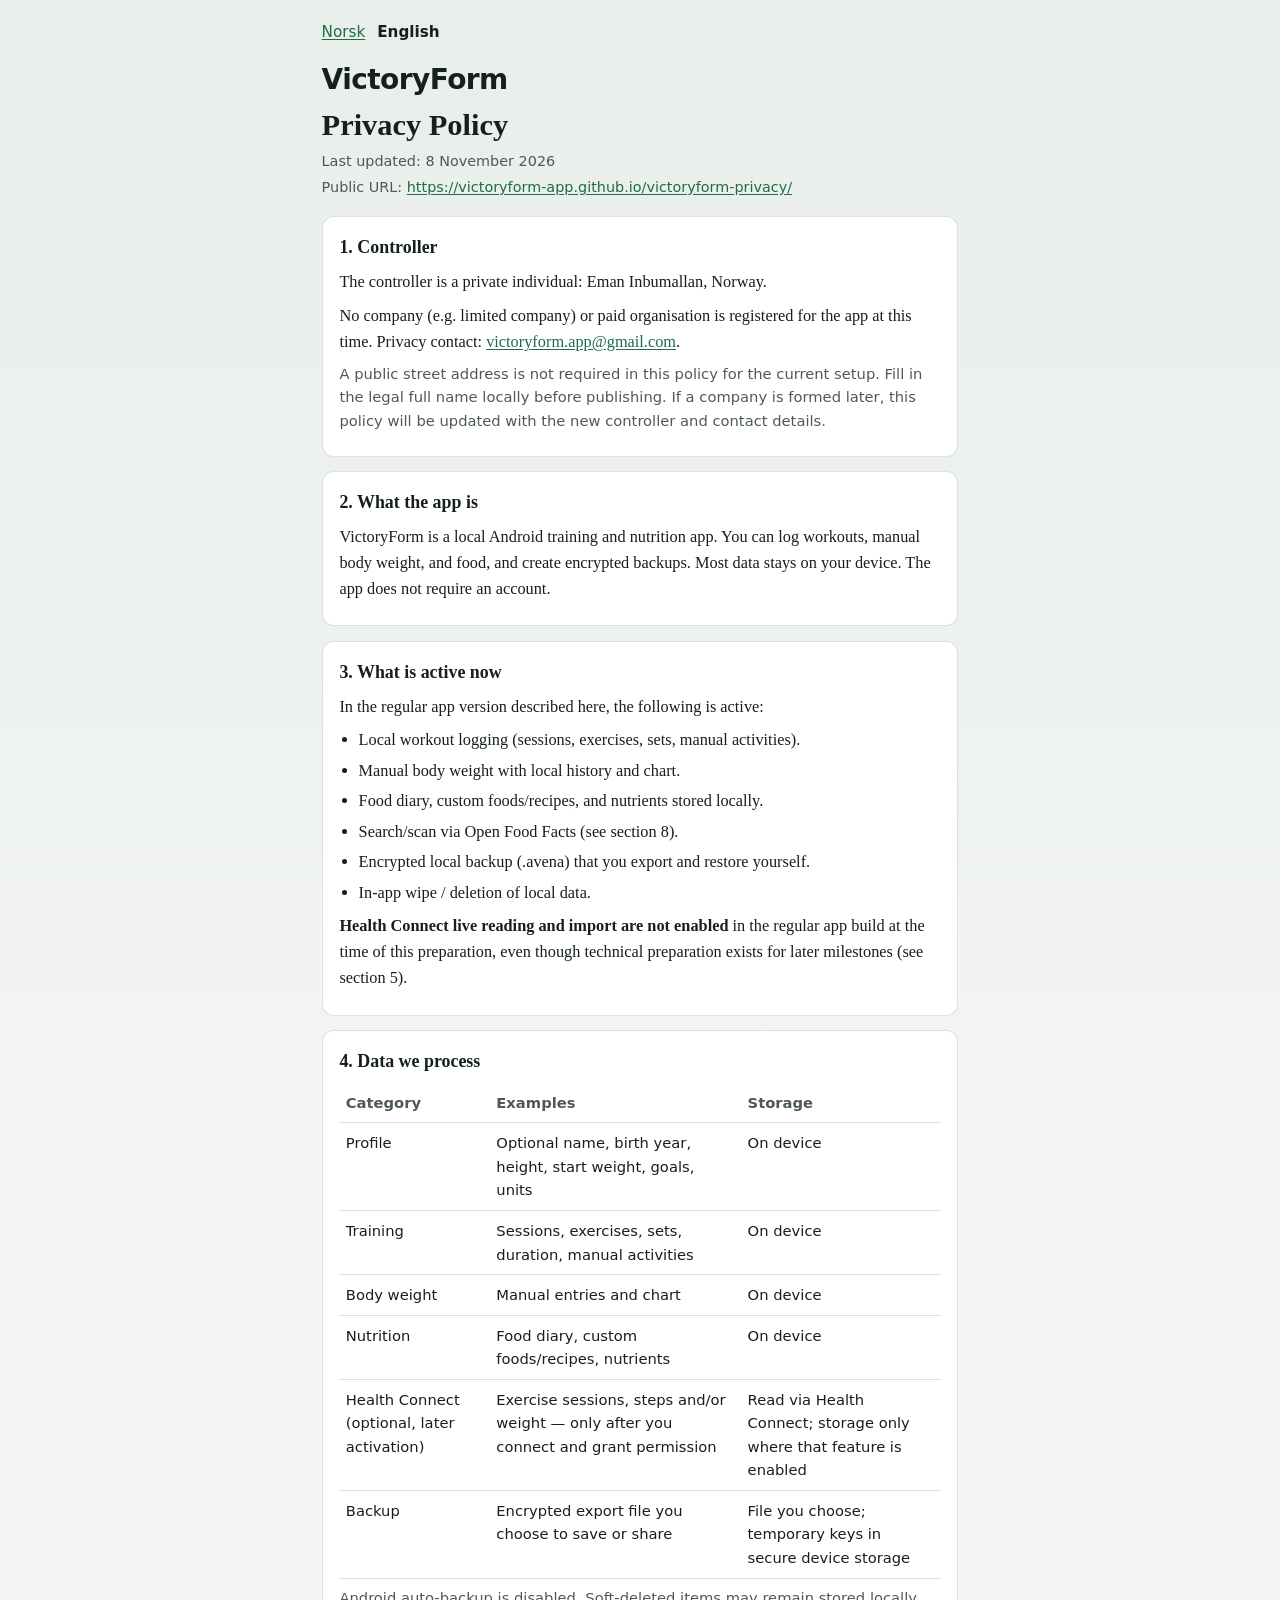
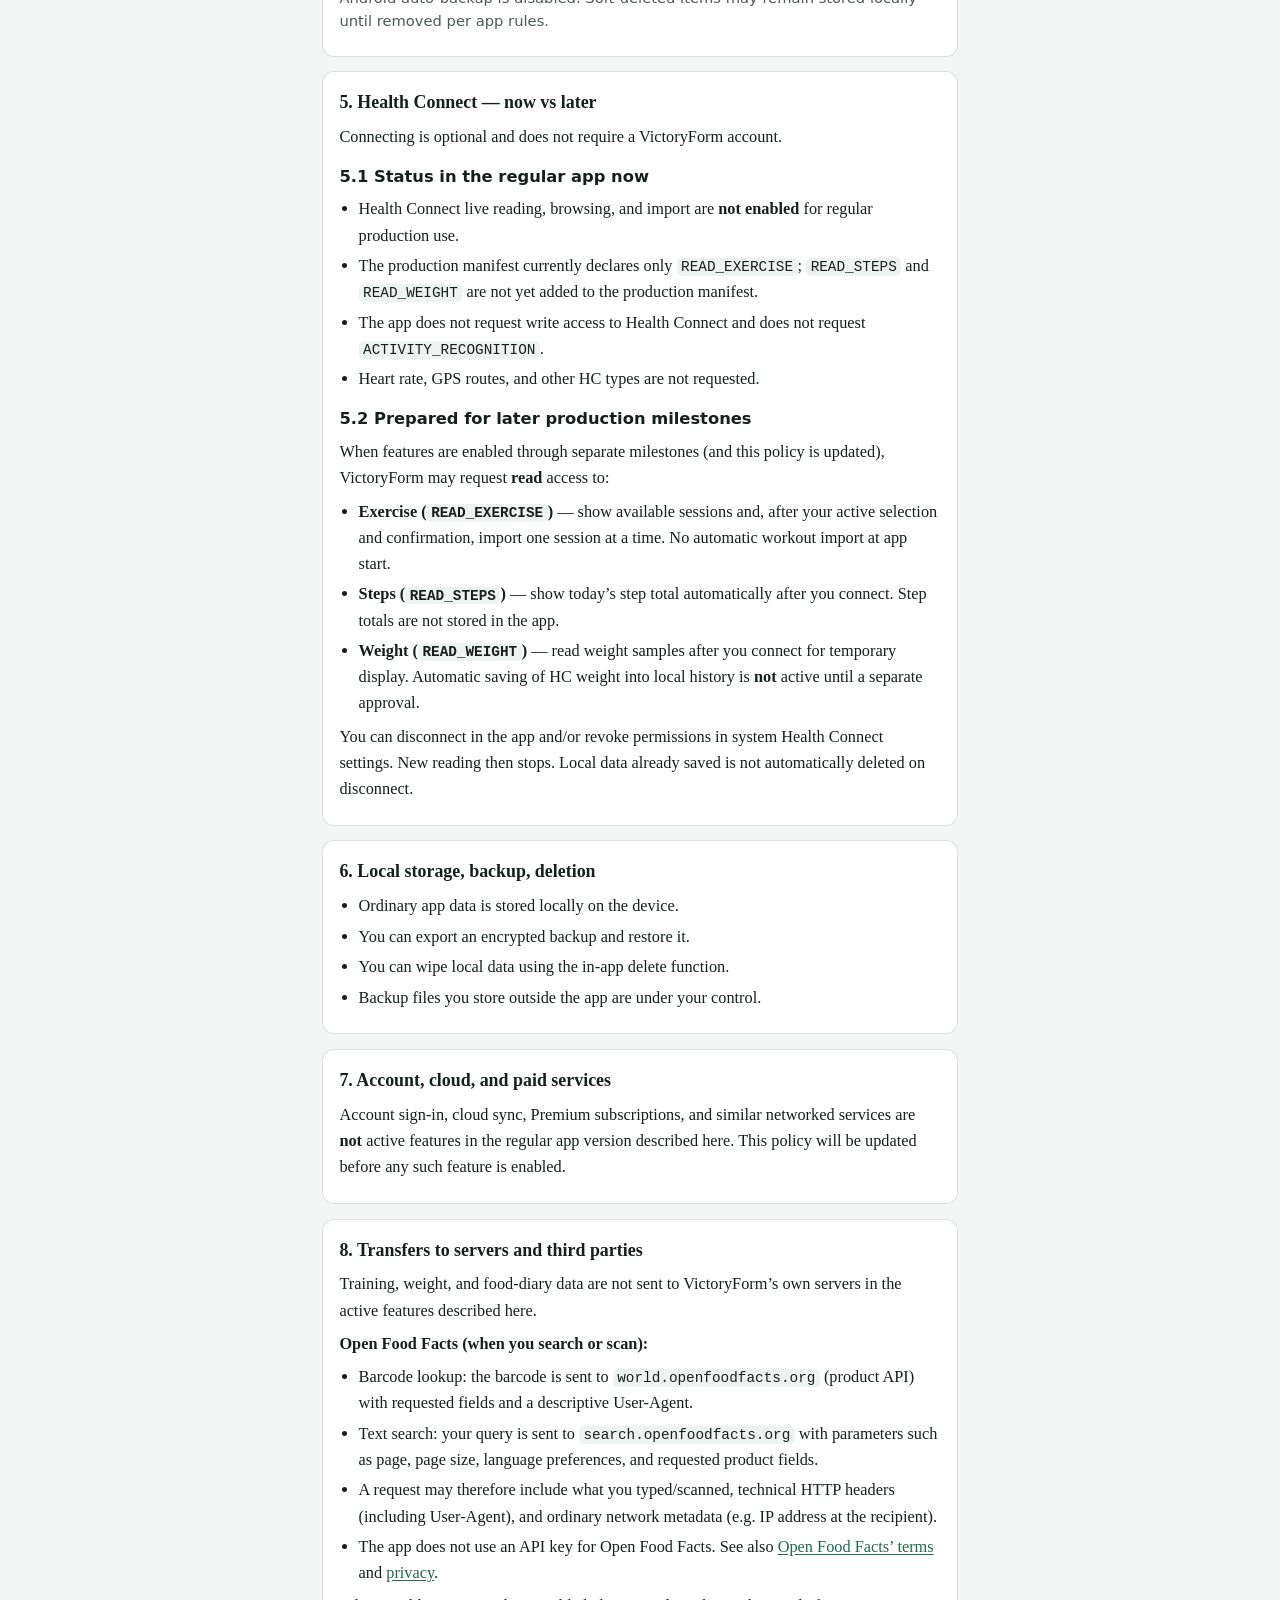
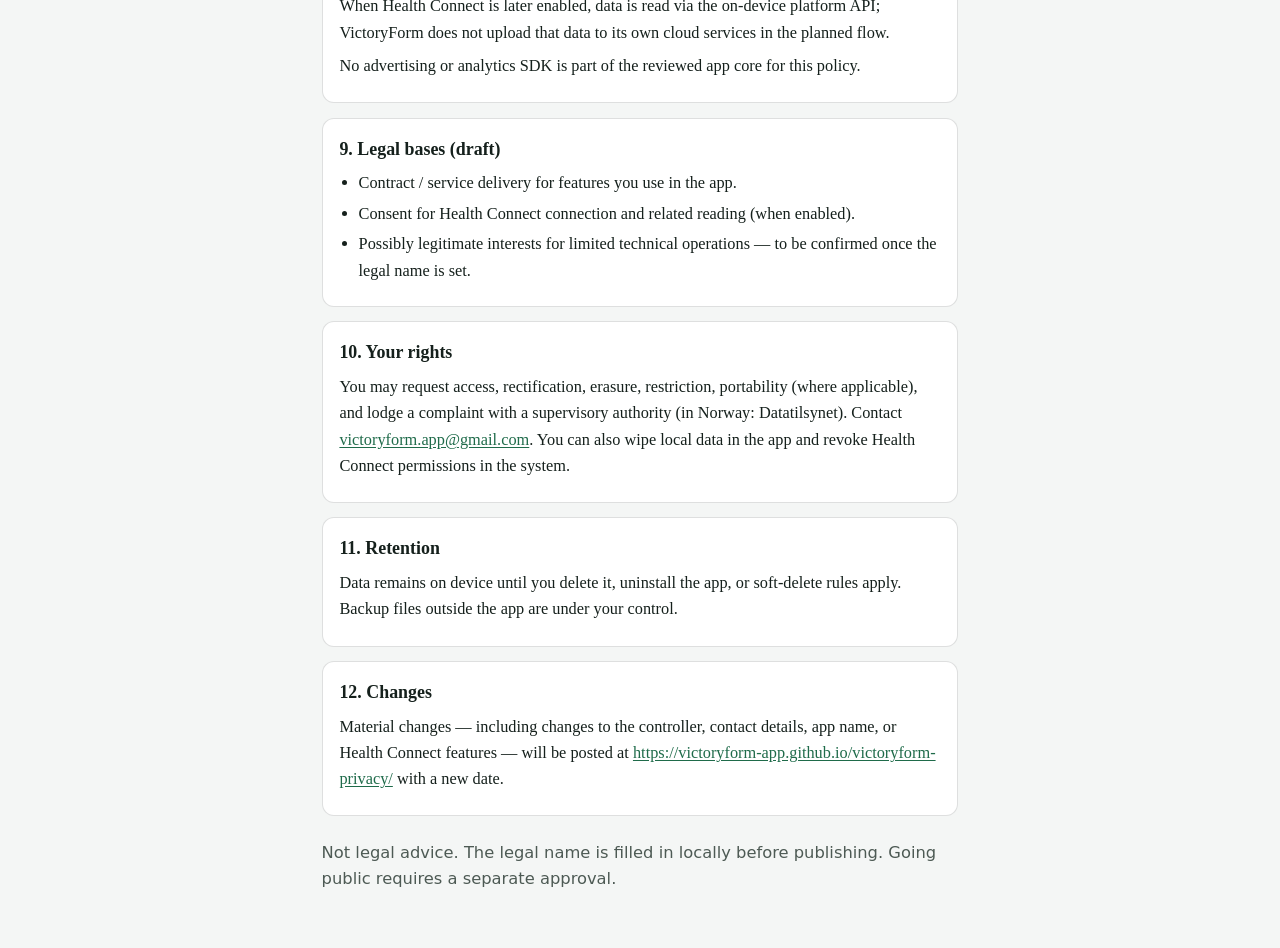
==== en.html @ a7f06b56 "Add files via upload" ====
<!DOCTYPE html>
<html lang="en">
<head>
  <meta charset="utf-8" />
  <meta name="viewport" content="width=device-width, initial-scale=1" />
  <title>Privacy Policy — VictoryForm</title>
  <meta name="description" content="Privacy policy for VictoryForm, a local Android training and nutrition app." />
  <link rel="stylesheet" href="styles.css" />
</head>
<body>
  <a class="skip" href="#content">Skip to content</a>
  <main id="content" class="wrap">
    <header>
      <nav class="lang" aria-label="Language">
        <a href="nb.html" hreflang="nb">Norsk</a>
        <a href="en.html" aria-current="page" hreflang="en">English</a>
      </nav>
      <p class="brand">VictoryForm</p>
      <h1>Privacy Policy</h1>
      <p class="meta">Last updated: 8 November 2026</p>
      <p class="meta">Public URL:
        <a href="https://victoryform-app.github.io/victoryform-privacy/">https://victoryform-app.github.io/victoryform-privacy/</a>
      </p>
    </header>

    <section class="card" aria-labelledby="h-controller">
      <h2 id="h-controller">1. Controller</h2>
      <p>
        The controller is a private individual:
        Eman Inbumallan,
        Norway.
      </p>
      <p>
        No company (e.g. limited company) or paid organisation is registered for the app at this time.
        Privacy contact:
        <a href="mailto:victoryform.app@gmail.com">victoryform.app@gmail.com</a>.
      </p>
      <p class="note">
        A public street address is not required in this policy for the current setup.
        Fill in the legal full name locally before publishing.
        If a company is formed later, this policy will be updated with the new controller and contact details.
      </p>
    </section>

    <section class="card" aria-labelledby="h-what">
      <h2 id="h-what">2. What the app is</h2>
      <p>
        VictoryForm is a local Android training and nutrition app.
        You can log workouts, manual body weight, and food, and create encrypted backups.
        Most data stays on your device. The app does not require an account.
      </p>
    </section>

    <section class="card" aria-labelledby="h-active">
      <h2 id="h-active">3. What is active now</h2>
      <p>In the regular app version described here, the following is active:</p>
      <ul>
        <li>Local workout logging (sessions, exercises, sets, manual activities).</li>
        <li>Manual body weight with local history and chart.</li>
        <li>Food diary, custom foods/recipes, and nutrients stored locally.</li>
        <li>Search/scan via Open Food Facts (see section 8).</li>
        <li>Encrypted local backup (.avena) that you export and restore yourself.</li>
        <li>In-app wipe / deletion of local data.</li>
      </ul>
      <p>
        <strong>Health Connect live reading and import are not enabled</strong> in the regular app
        build at the time of this preparation, even though technical preparation exists for later
        milestones (see section 5).
      </p>
    </section>

    <section class="card" aria-labelledby="h-data">
      <h2 id="h-data">4. Data we process</h2>
      <div class="table-wrap" role="region" aria-label="Data categories" tabindex="0">
        <table>
          <thead>
            <tr><th scope="col">Category</th><th scope="col">Examples</th><th scope="col">Storage</th></tr>
          </thead>
          <tbody>
            <tr>
              <td>Profile</td>
              <td>Optional name, birth year, height, start weight, goals, units</td>
              <td>On device</td>
            </tr>
            <tr>
              <td>Training</td>
              <td>Sessions, exercises, sets, duration, manual activities</td>
              <td>On device</td>
            </tr>
            <tr>
              <td>Body weight</td>
              <td>Manual entries and chart</td>
              <td>On device</td>
            </tr>
            <tr>
              <td>Nutrition</td>
              <td>Food diary, custom foods/recipes, nutrients</td>
              <td>On device</td>
            </tr>
            <tr>
              <td>Health Connect (optional, later activation)</td>
              <td>Exercise sessions, steps and/or weight — only after you connect and grant permission</td>
              <td>Read via Health Connect; storage only where that feature is enabled</td>
            </tr>
            <tr>
              <td>Backup</td>
              <td>Encrypted export file you choose to save or share</td>
              <td>File you choose; temporary keys in secure device storage</td>
            </tr>
          </tbody>
        </table>
      </div>
      <p class="note">
        Android auto-backup is disabled. Soft-deleted items may remain stored locally until removed
        per app rules.
      </p>
    </section>

    <section class="card" aria-labelledby="h-hc">
      <h2 id="h-hc">5. Health Connect — now vs later</h2>
      <p>Connecting is optional and does not require a VictoryForm account.</p>

      <h3>5.1 Status in the regular app now</h3>
      <ul>
        <li>Health Connect live reading, browsing, and import are <strong>not enabled</strong> for regular production use.</li>
        <li>The production manifest currently declares only <code>READ_EXERCISE</code>; <code>READ_STEPS</code> and <code>READ_WEIGHT</code> are not yet added to the production manifest.</li>
        <li>The app does not request write access to Health Connect and does not request <code>ACTIVITY_RECOGNITION</code>.</li>
        <li>Heart rate, GPS routes, and other HC types are not requested.</li>
      </ul>

      <h3>5.2 Prepared for later production milestones</h3>
      <p>When features are enabled through separate milestones (and this policy is updated), VictoryForm may request <strong>read</strong> access to:</p>
      <ul>
        <li><strong>Exercise (<code>READ_EXERCISE</code>)</strong> — show available sessions and, after your active selection and confirmation, import one session at a time. No automatic workout import at app start.</li>
        <li><strong>Steps (<code>READ_STEPS</code>)</strong> — show today’s step total automatically after you connect. Step totals are not stored in the app.</li>
        <li><strong>Weight (<code>READ_WEIGHT</code>)</strong> — read weight samples after you connect for temporary display. Automatic saving of HC weight into local history is <strong>not</strong> active until a separate approval.</li>
      </ul>
      <p>
        You can disconnect in the app and/or revoke permissions in system Health Connect settings.
        New reading then stops. Local data already saved is not automatically deleted on disconnect.
      </p>
    </section>

    <section class="card" aria-labelledby="h-backup">
      <h2 id="h-backup">6. Local storage, backup, deletion</h2>
      <ul>
        <li>Ordinary app data is stored locally on the device.</li>
        <li>You can export an encrypted backup and restore it.</li>
        <li>You can wipe local data using the in-app delete function.</li>
        <li>Backup files you store outside the app are under your control.</li>
      </ul>
    </section>

    <section class="card" aria-labelledby="h-account">
      <h2 id="h-account">7. Account, cloud, and paid services</h2>
      <p>
        Account sign-in, cloud sync, Premium subscriptions, and similar networked services are
        <strong>not</strong> active features in the regular app version described here.
        This policy will be updated before any such feature is enabled.
      </p>
    </section>

    <section class="card" aria-labelledby="h-third">
      <h2 id="h-third">8. Transfers to servers and third parties</h2>
      <p>
        Training, weight, and food-diary data are not sent to VictoryForm’s own servers in the active
        features described here.
      </p>
      <p><strong>Open Food Facts (when you search or scan):</strong></p>
      <ul>
        <li>Barcode lookup: the barcode is sent to <code>world.openfoodfacts.org</code> (product API) with requested fields and a descriptive User-Agent.</li>
        <li>Text search: your query is sent to <code>search.openfoodfacts.org</code> with parameters such as page, page size, language preferences, and requested product fields.</li>
        <li>A request may therefore include what you typed/scanned, technical HTTP headers (including User-Agent), and ordinary network metadata (e.g. IP address at the recipient).</li>
        <li>The app does not use an API key for Open Food Facts. See also
          <a href="https://world.openfoodfacts.org/terms-of-use" rel="noopener noreferrer">Open Food Facts’ terms</a>
          and
          <a href="https://world.openfoodfacts.org/privacy" rel="noopener noreferrer">privacy</a>.</li>
      </ul>
      <p>
        When Health Connect is later enabled, data is read via the on-device platform API;
        VictoryForm does not upload that data to its own cloud services in the planned flow.
      </p>
      <p>No advertising or analytics SDK is part of the reviewed app core for this policy.</p>
    </section>

    <section class="card" aria-labelledby="h-legal">
      <h2 id="h-legal">9. Legal bases (draft)</h2>
      <ul>
        <li>Contract / service delivery for features you use in the app.</li>
        <li>Consent for Health Connect connection and related reading (when enabled).</li>
        <li>Possibly legitimate interests for limited technical operations — to be confirmed once the legal name is set.</li>
      </ul>
    </section>

    <section class="card" aria-labelledby="h-rights">
      <h2 id="h-rights">10. Your rights</h2>
      <p>
        You may request access, rectification, erasure, restriction, portability (where applicable),
        and lodge a complaint with a supervisory authority (in Norway: Datatilsynet).
        Contact
        <a href="mailto:victoryform.app@gmail.com">victoryform.app@gmail.com</a>.
        You can also wipe local data in the app and revoke Health Connect permissions in the system.
      </p>
    </section>

    <section class="card" aria-labelledby="h-retention">
      <h2 id="h-retention">11. Retention</h2>
      <p>
        Data remains on device until you delete it, uninstall the app, or soft-delete rules apply.
        Backup files outside the app are under your control.
      </p>
    </section>

    <section class="card" aria-labelledby="h-changes">
      <h2 id="h-changes">12. Changes</h2>
      <p>
        Material changes — including changes to the controller, contact details,
        app name, or Health Connect features — will be posted at
        <a href="https://victoryform-app.github.io/victoryform-privacy/">https://victoryform-app.github.io/victoryform-privacy/</a>
        with a new date.
      </p>
    </section>

    <footer>
      <p>
        Not legal advice. The legal name is filled in locally before publishing.
        Going public requires a separate approval.
      </p>
    </footer>
  </main>
</body>
</html>
---- styles.css ----
:root {
  --bg: #f4f6f5;
  --card: #ffffff;
  --ink: #15201c;
  --muted: #4d5a54;
  --accent: #1f6b4a;
  --line: rgba(21, 32, 28, 0.14);
  --max: 42rem;
  --focus: #0b57d0;
}

* { box-sizing: border-box; }

html {
  font-size: 100%;
  -webkit-text-size-adjust: 100%;
  scroll-behavior: smooth;
}

body {
  margin: 0;
  font-family: "Source Serif 4", "Iowan Old Style", "Palatino Linotype", Palatino, Georgia, serif;
  color: var(--ink);
  background:
    radial-gradient(1200px 420px at 10% -10%, rgba(31, 107, 74, 0.10), transparent 60%),
    linear-gradient(180deg, #e8eee9 0%, var(--bg) 32%, var(--bg) 100%);
  line-height: 1.6;
}

a {
  color: var(--accent);
  text-underline-offset: 0.15em;
}

a:hover { text-decoration-thickness: 2px; }

a:focus-visible,
.lang a:focus-visible,
.skip:focus-visible {
  outline: 3px solid var(--focus);
  outline-offset: 3px;
}

.skip {
  position: absolute;
  left: 0.75rem;
  top: 0.75rem;
  transform: translateY(-160%);
  background: var(--card);
  color: var(--ink);
  padding: 0.45rem 0.7rem;
  border-radius: 8px;
  font-family: system-ui, -apple-system, sans-serif;
  font-size: 0.95rem;
  z-index: 10;
}

.skip:focus {
  transform: translateY(0);
}

.wrap {
  max-width: var(--max);
  margin: 0 auto;
  padding: 1.25rem 1.1rem 3rem;
}

header { margin-bottom: 1.1rem; }

.brand {
  margin: 0 0 0.2rem;
  font-family: system-ui, -apple-system, sans-serif;
  font-size: clamp(1.35rem, 4.5vw, 1.75rem);
  font-weight: 800;
  letter-spacing: -0.02em;
  color: var(--ink);
}

.lang {
  display: flex;
  gap: 0.75rem;
  flex-wrap: wrap;
  font-family: system-ui, -apple-system, sans-serif;
  font-size: 0.95rem;
  margin-bottom: 0.85rem;
}

.lang a[aria-current="page"] {
  font-weight: 700;
  text-decoration: none;
  color: var(--ink);
}

h1 {
  font-size: clamp(1.45rem, 4.8vw, 1.9rem);
  line-height: 1.25;
  margin: 0 0 0.4rem;
  font-weight: 700;
}

h2 {
  font-size: 1.12rem;
  margin: 0 0 0.45rem;
}

h3 {
  font-size: 1.02rem;
  margin: 0.85rem 0 0.35rem;
  font-family: system-ui, -apple-system, sans-serif;
}

.meta {
  font-family: system-ui, -apple-system, sans-serif;
  font-size: 0.9rem;
  color: var(--muted);
  margin: 0.15rem 0;
}

.card {
  background: var(--card);
  border: 1px solid var(--line);
  border-radius: 12px;
  padding: 1rem 1.05rem;
  margin: 0.9rem 0;
}

p, li { font-size: 1.02rem; }
p { margin: 0.45rem 0; }

ul { padding-left: 1.2rem; margin: 0.4rem 0; }
li { margin: 0.28rem 0; }

.table-wrap {
  overflow-x: auto;
  -webkit-overflow-scrolling: touch;
  margin: 0.45rem 0;
}

table {
  width: 100%;
  min-width: 28rem;
  border-collapse: collapse;
  font-family: system-ui, -apple-system, sans-serif;
  font-size: 0.92rem;
}

th, td {
  text-align: left;
  vertical-align: top;
  padding: 0.5rem 0.4rem;
  border-bottom: 1px solid var(--line);
}

th { color: var(--muted); font-weight: 600; }

code {
  font-family: ui-monospace, SFMono-Regular, Menlo, Consolas, monospace;
  font-size: 0.88em;
  background: rgba(31, 107, 74, 0.08);
  padding: 0.05rem 0.28rem;
  border-radius: 5px;
}

.placeholder {
  background: #fff4cc;
  border: 1px dashed #a8841a;
  border-radius: 6px;
  padding: 0.05rem 0.3rem;
  font-family: ui-monospace, Menlo, monospace;
  font-size: 0.86em;
}

.note {
  font-family: system-ui, -apple-system, sans-serif;
  font-size: 0.92rem;
  color: var(--muted);
}

footer {
  margin-top: 1.5rem;
  font-family: system-ui, -apple-system, sans-serif;
  font-size: 0.88rem;
  color: var(--muted);
}

@media (max-width: 480px) {
  .wrap { padding: 1rem 0.85rem 2.5rem; }
  table { min-width: 24rem; }
}

@media (prefers-reduced-motion: reduce) {
  html { scroll-behavior: auto; }
}

@media (prefers-color-scheme: dark) {
  :root {
    --bg: #121816;
    --card: #1b221f;
    --ink: #eef3f0;
    --muted: #aeb8b2;
    --accent: #7dcea0;
    --line: rgba(238, 243, 240, 0.16);
    --focus: #8ab4f8;
  }
  body {
    background:
      radial-gradient(1000px 380px at 12% -12%, rgba(125, 206, 160, 0.12), transparent 55%),
      linear-gradient(180deg, #151c19 0%, var(--bg) 40%, var(--bg) 100%);
  }
  .placeholder {
    background: #3a3218;
    border-color: #9a7a24;
  }
  code {
    background: rgba(125, 206, 160, 0.12);
  }
}
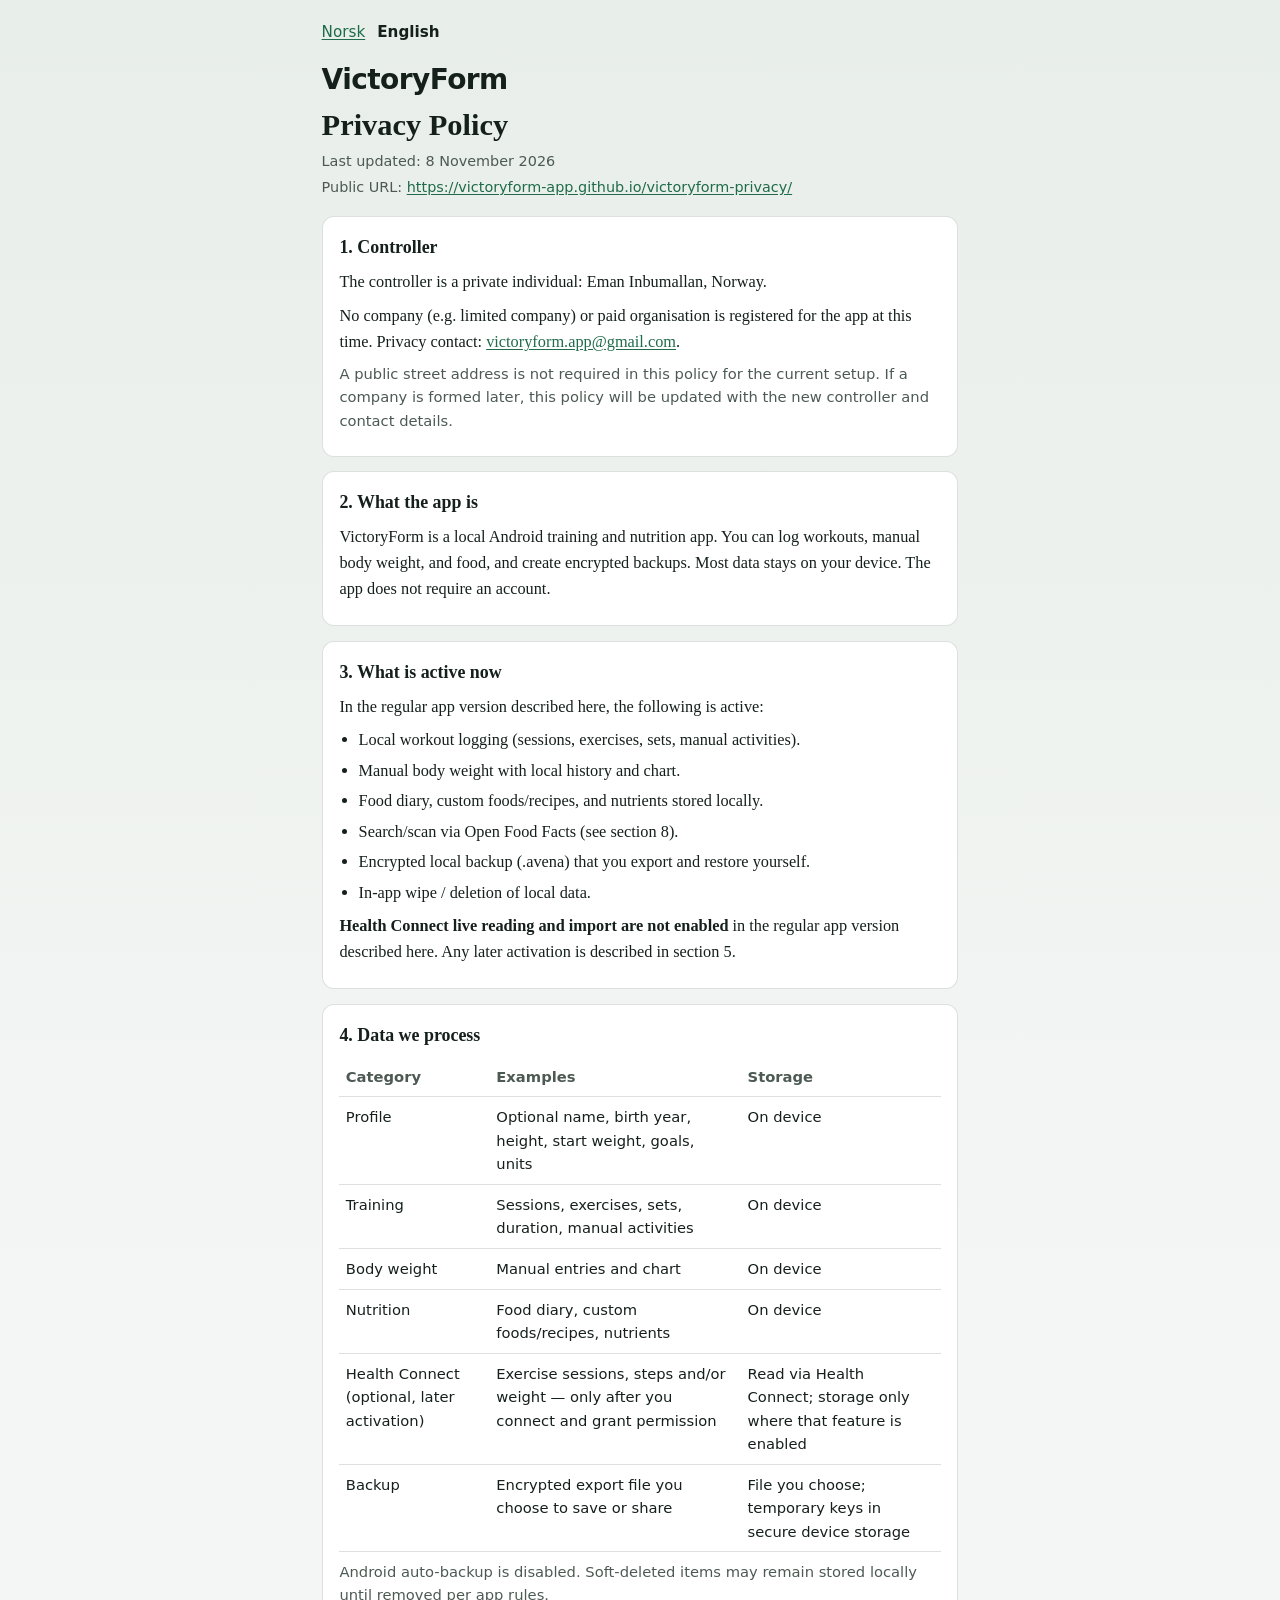
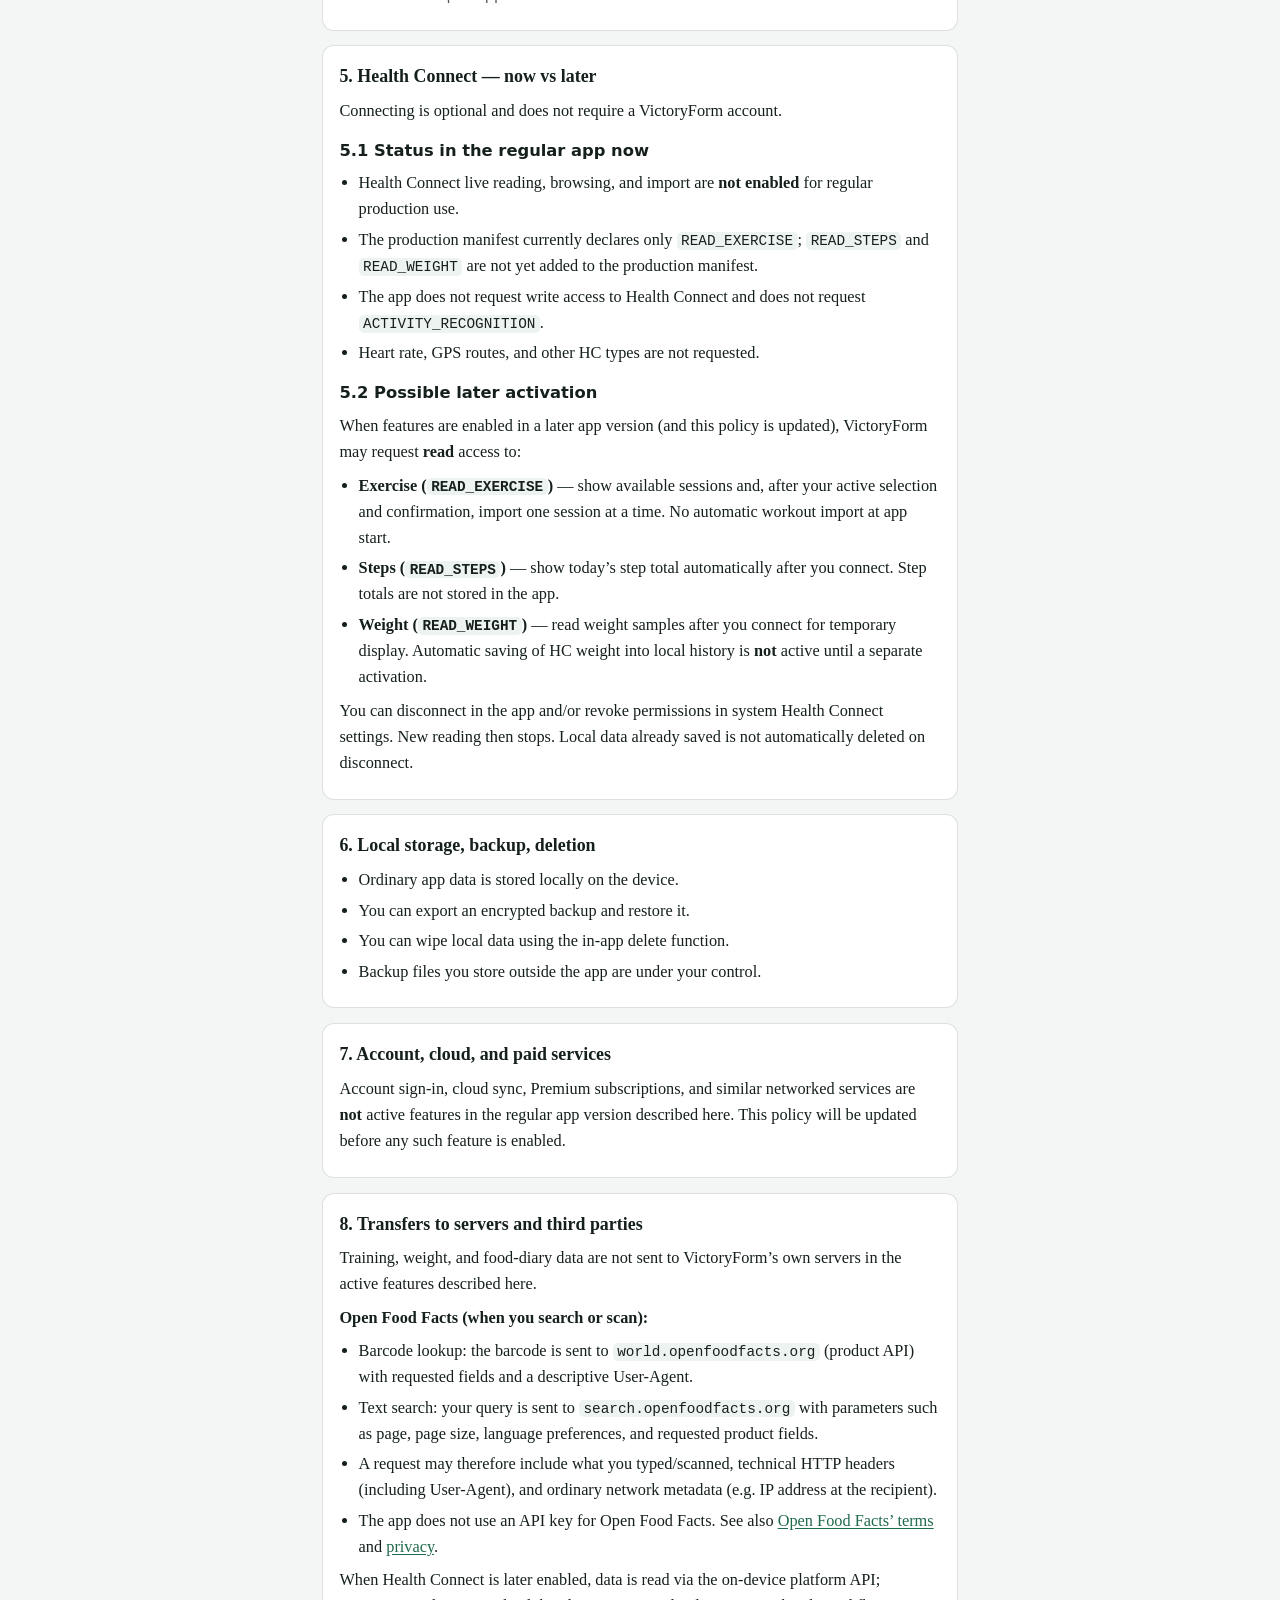
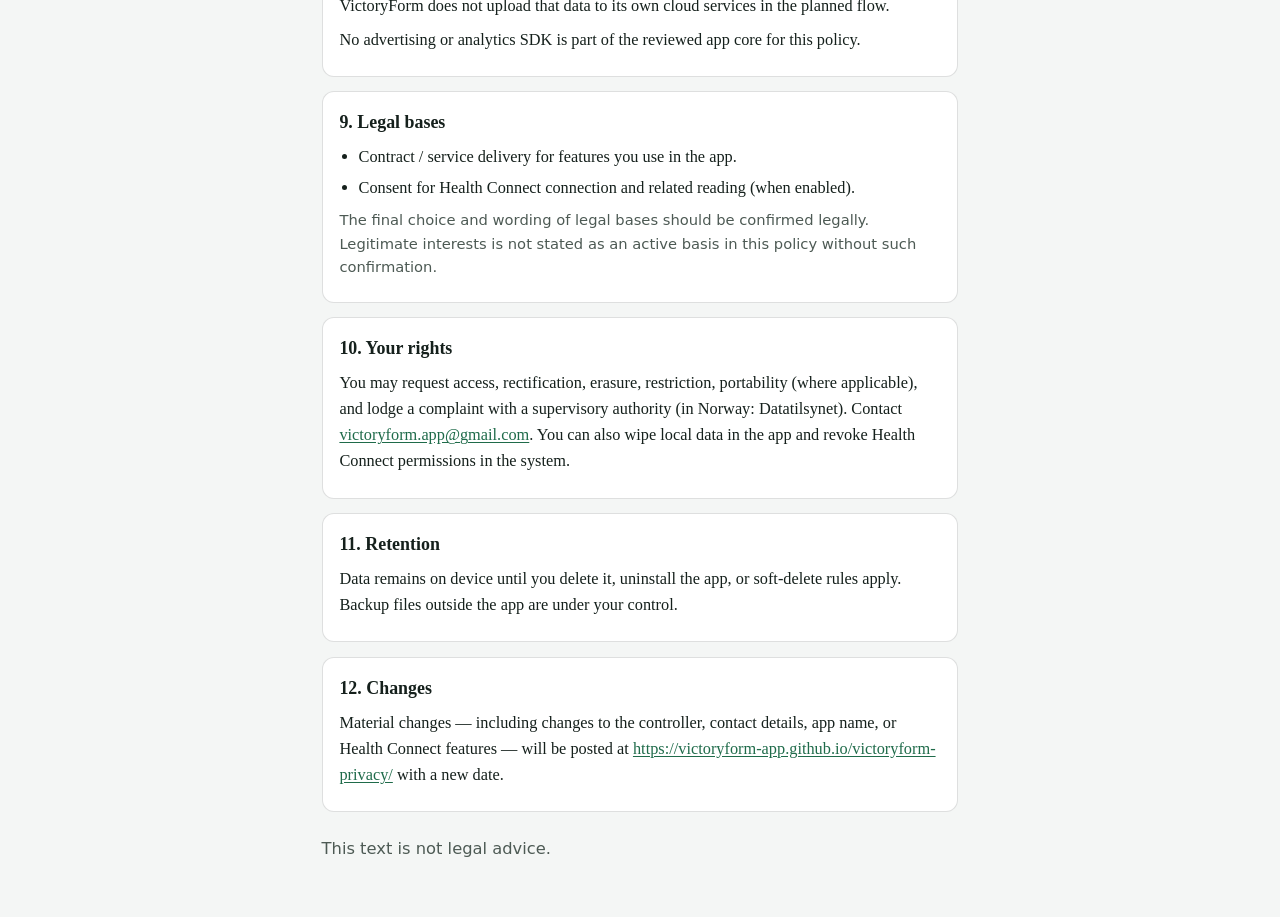
==== commit 8d21e577: "Add files via upload" ====
--- a/en.html
+++ b/en.html
@@ -37,7 +37,6 @@
       </p>
       <p class="note">
         A public street address is not required in this policy for the current setup.
-        Fill in the legal full name locally before publishing.
         If a company is formed later, this policy will be updated with the new controller and contact details.
       </p>
     </section>
@@ -64,8 +63,7 @@
       </ul>
       <p>
         <strong>Health Connect live reading and import are not enabled</strong> in the regular app
-        build at the time of this preparation, even though technical preparation exists for later
-        milestones (see section 5).
+        version described here. Any later activation is described in section 5.
       </p>
     </section>
 
@@ -128,12 +126,12 @@
         <li>Heart rate, GPS routes, and other HC types are not requested.</li>
       </ul>
 
-      <h3>5.2 Prepared for later production milestones</h3>
-      <p>When features are enabled through separate milestones (and this policy is updated), VictoryForm may request <strong>read</strong> access to:</p>
+      <h3>5.2 Possible later activation</h3>
+      <p>When features are enabled in a later app version (and this policy is updated), VictoryForm may request <strong>read</strong> access to:</p>
       <ul>
         <li><strong>Exercise (<code>READ_EXERCISE</code>)</strong> — show available sessions and, after your active selection and confirmation, import one session at a time. No automatic workout import at app start.</li>
         <li><strong>Steps (<code>READ_STEPS</code>)</strong> — show today’s step total automatically after you connect. Step totals are not stored in the app.</li>
-        <li><strong>Weight (<code>READ_WEIGHT</code>)</strong> — read weight samples after you connect for temporary display. Automatic saving of HC weight into local history is <strong>not</strong> active until a separate approval.</li>
+        <li><strong>Weight (<code>READ_WEIGHT</code>)</strong> — read weight samples after you connect for temporary display. Automatic saving of HC weight into local history is <strong>not</strong> active until a separate activation.</li>
       </ul>
       <p>
         You can disconnect in the app and/or revoke permissions in system Health Connect settings.
@@ -184,12 +182,15 @@
     </section>
 
     <section class="card" aria-labelledby="h-legal">
-      <h2 id="h-legal">9. Legal bases (draft)</h2>
+      <h2 id="h-legal">9. Legal bases</h2>
       <ul>
         <li>Contract / service delivery for features you use in the app.</li>
         <li>Consent for Health Connect connection and related reading (when enabled).</li>
-        <li>Possibly legitimate interests for limited technical operations — to be confirmed once the legal name is set.</li>
-      </ul>
+      </ul>
+      <p class="note">
+        The final choice and wording of legal bases should be confirmed legally.
+        Legitimate interests is not stated as an active basis in this policy without such confirmation.
+      </p>
     </section>
 
     <section class="card" aria-labelledby="h-rights">
@@ -222,10 +223,7 @@
     </section>
 
     <footer>
-      <p>
-        Not legal advice. The legal name is filled in locally before publishing.
-        Going public requires a separate approval.
-      </p>
+      <p>This text is not legal advice.</p>
     </footer>
   </main>
 </body>
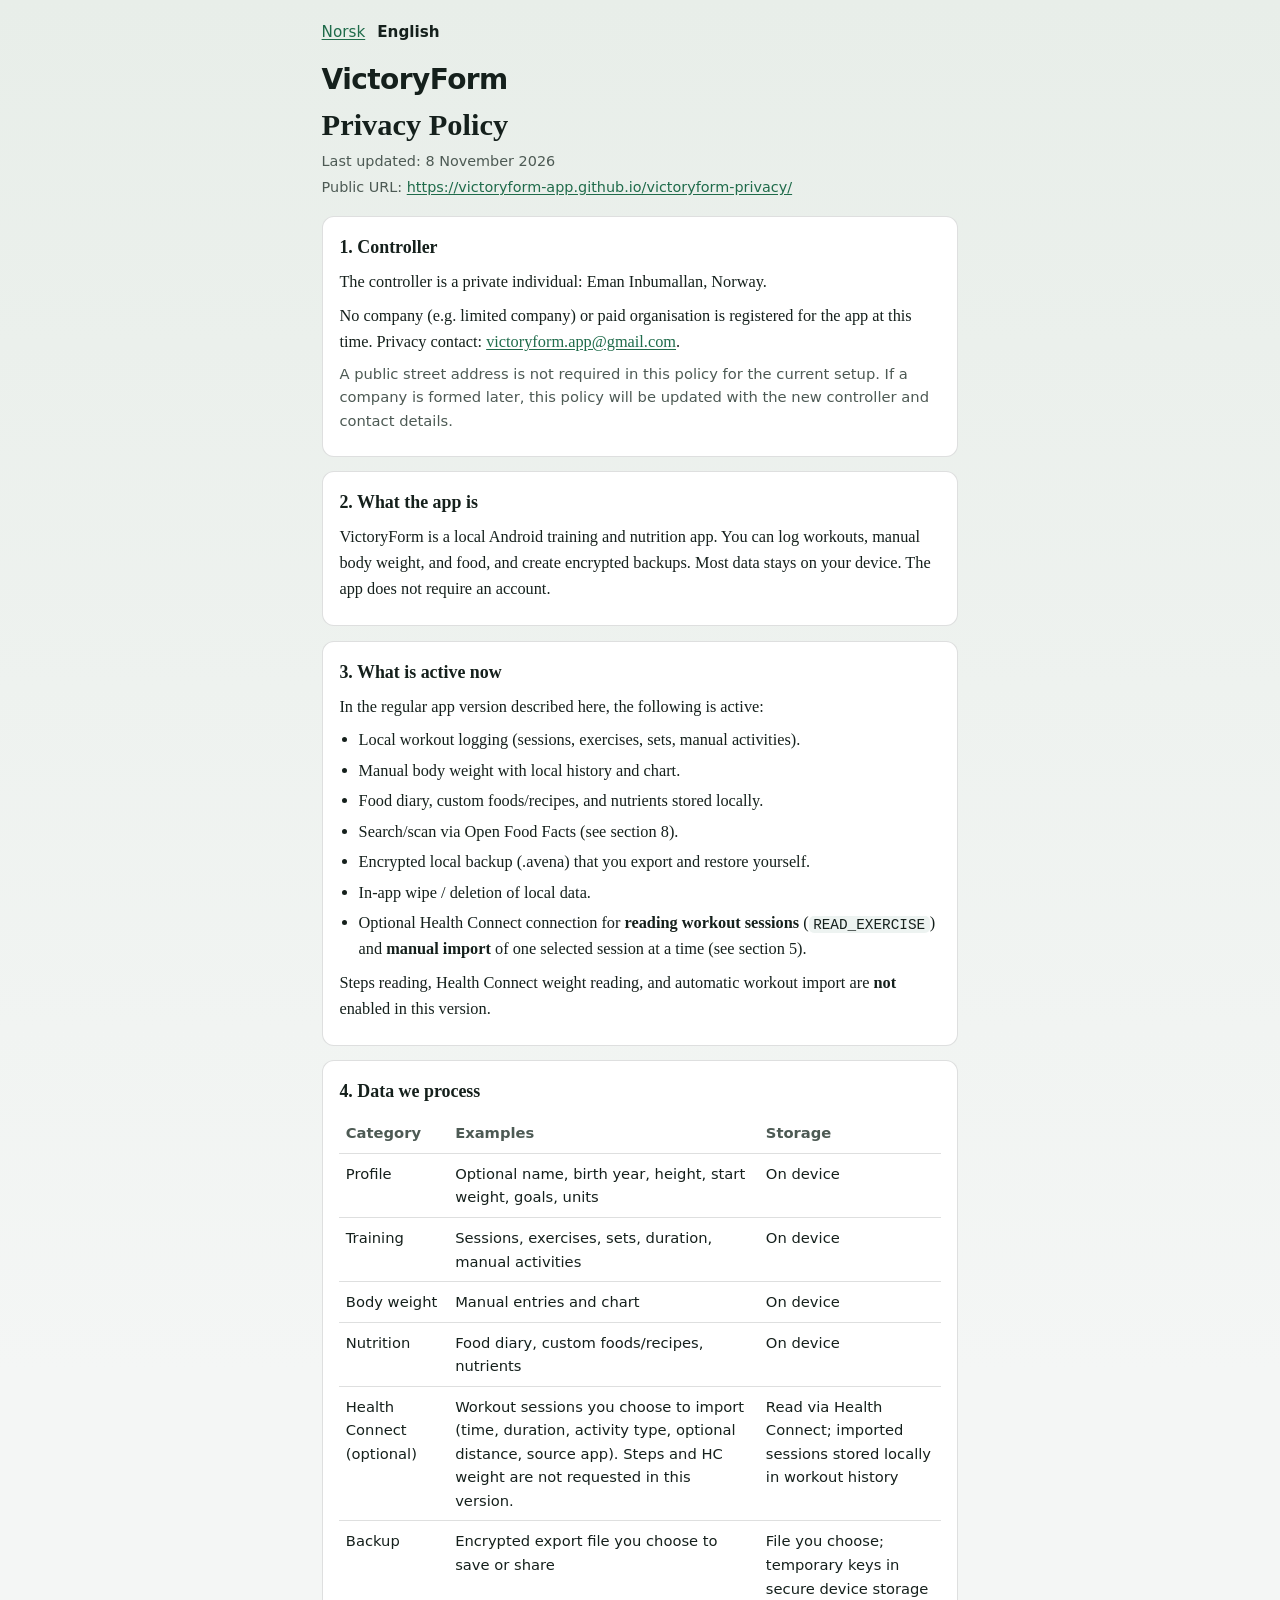
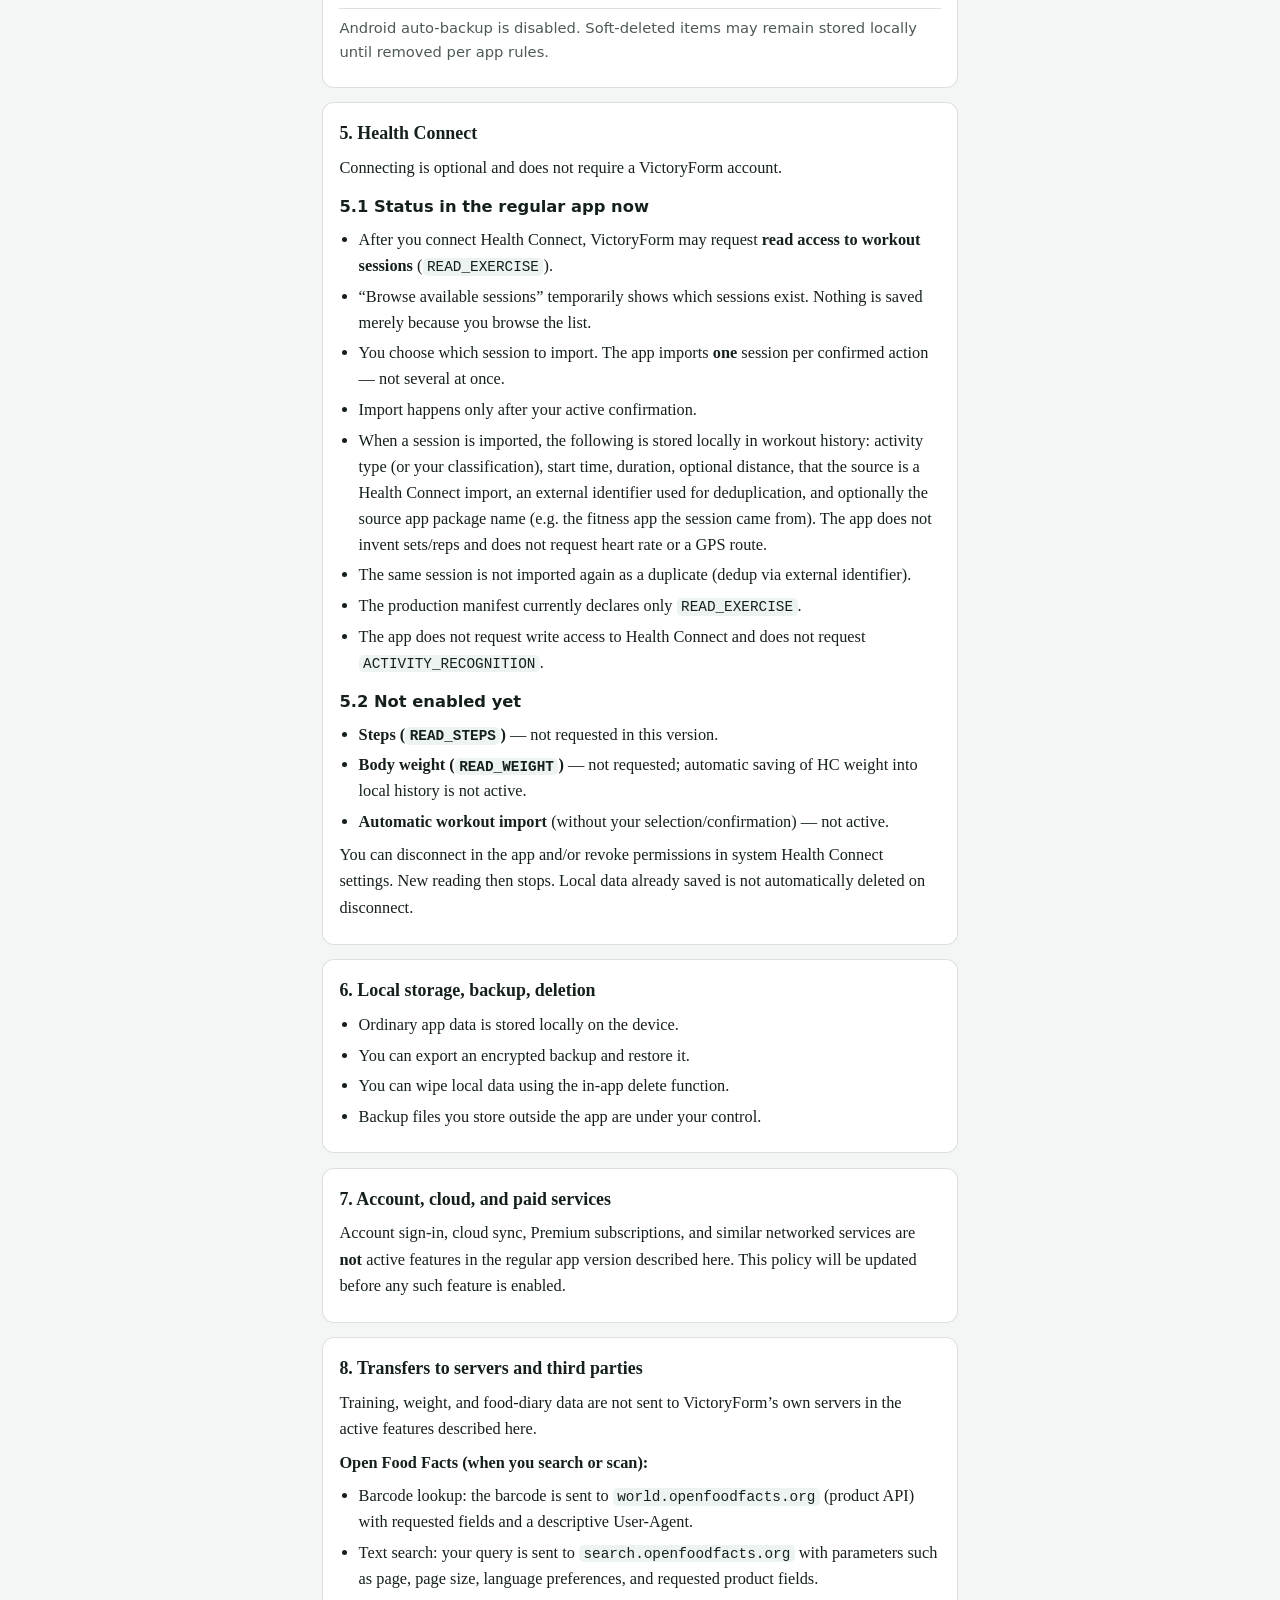
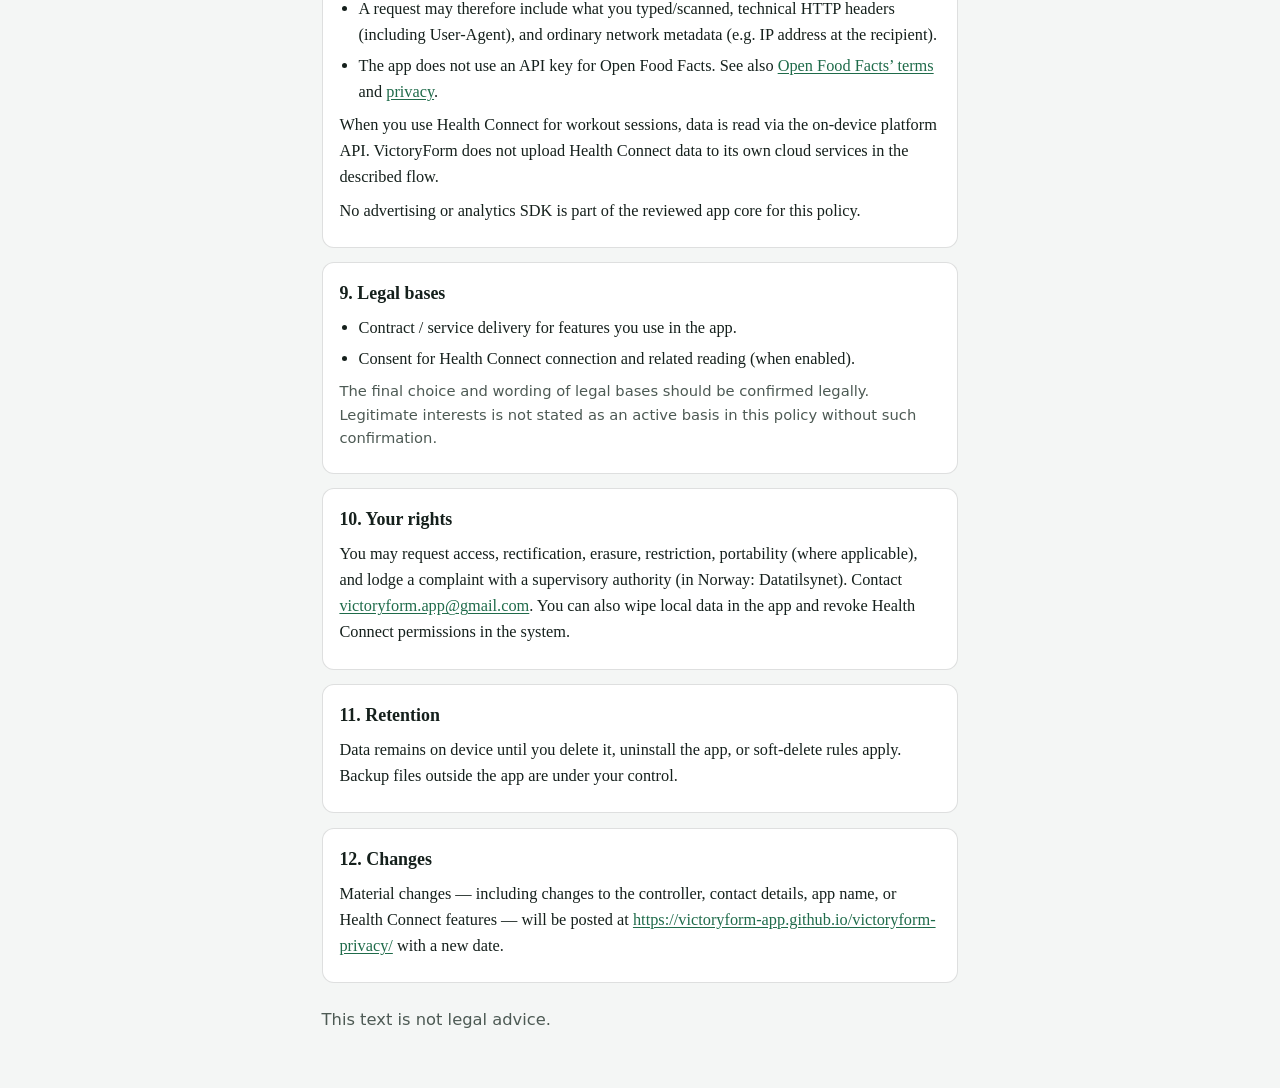
==== commit 07c0edf3: "Add files via upload" ====
--- a/en.html
+++ b/en.html
@@ -60,10 +60,13 @@
         <li>Search/scan via Open Food Facts (see section 8).</li>
         <li>Encrypted local backup (.avena) that you export and restore yourself.</li>
         <li>In-app wipe / deletion of local data.</li>
-      </ul>
-      <p>
-        <strong>Health Connect live reading and import are not enabled</strong> in the regular app
-        version described here. Any later activation is described in section 5.
+        <li>Optional Health Connect connection for <strong>reading workout sessions</strong>
+          (<code>READ_EXERCISE</code>) and <strong>manual import</strong> of one selected session
+          at a time (see section 5).</li>
+      </ul>
+      <p>
+        Steps reading, Health Connect weight reading, and automatic workout import are
+        <strong>not</strong> enabled in this version.
       </p>
     </section>
 
@@ -96,9 +99,10 @@
               <td>On device</td>
             </tr>
             <tr>
-              <td>Health Connect (optional, later activation)</td>
-              <td>Exercise sessions, steps and/or weight — only after you connect and grant permission</td>
-              <td>Read via Health Connect; storage only where that feature is enabled</td>
+              <td>Health Connect (optional)</td>
+              <td>Workout sessions you choose to import (time, duration, activity type,
+                optional distance, source app). Steps and HC weight are not requested in this version.</td>
+              <td>Read via Health Connect; imported sessions stored locally in workout history</td>
             </tr>
             <tr>
               <td>Backup</td>
@@ -115,23 +119,36 @@
     </section>
 
     <section class="card" aria-labelledby="h-hc">
-      <h2 id="h-hc">5. Health Connect — now vs later</h2>
+      <h2 id="h-hc">5. Health Connect</h2>
       <p>Connecting is optional and does not require a VictoryForm account.</p>
 
       <h3>5.1 Status in the regular app now</h3>
       <ul>
-        <li>Health Connect live reading, browsing, and import are <strong>not enabled</strong> for regular production use.</li>
-        <li>The production manifest currently declares only <code>READ_EXERCISE</code>; <code>READ_STEPS</code> and <code>READ_WEIGHT</code> are not yet added to the production manifest.</li>
-        <li>The app does not request write access to Health Connect and does not request <code>ACTIVITY_RECOGNITION</code>.</li>
-        <li>Heart rate, GPS routes, and other HC types are not requested.</li>
-      </ul>
-
-      <h3>5.2 Possible later activation</h3>
-      <p>When features are enabled in a later app version (and this policy is updated), VictoryForm may request <strong>read</strong> access to:</p>
-      <ul>
-        <li><strong>Exercise (<code>READ_EXERCISE</code>)</strong> — show available sessions and, after your active selection and confirmation, import one session at a time. No automatic workout import at app start.</li>
-        <li><strong>Steps (<code>READ_STEPS</code>)</strong> — show today’s step total automatically after you connect. Step totals are not stored in the app.</li>
-        <li><strong>Weight (<code>READ_WEIGHT</code>)</strong> — read weight samples after you connect for temporary display. Automatic saving of HC weight into local history is <strong>not</strong> active until a separate activation.</li>
+        <li>After you connect Health Connect, VictoryForm may request
+          <strong>read access to workout sessions</strong> (<code>READ_EXERCISE</code>).</li>
+        <li>“Browse available sessions” temporarily shows which sessions exist. Nothing is saved
+          merely because you browse the list.</li>
+        <li>You choose which session to import. The app imports
+          <strong>one</strong> session per confirmed action — not several at once.</li>
+        <li>Import happens only after your active confirmation.</li>
+        <li>When a session is imported, the following is stored locally in workout history:
+          activity type (or your classification), start time, duration, optional distance,
+          that the source is a Health Connect import, an external identifier used for
+          deduplication, and optionally the source app package name (e.g. the fitness app
+          the session came from). The app does not invent sets/reps and does not request
+          heart rate or a GPS route.</li>
+        <li>The same session is not imported again as a duplicate (dedup via external identifier).</li>
+        <li>The production manifest currently declares only <code>READ_EXERCISE</code>.</li>
+        <li>The app does not request write access to Health Connect and does not request
+          <code>ACTIVITY_RECOGNITION</code>.</li>
+      </ul>
+
+      <h3>5.2 Not enabled yet</h3>
+      <ul>
+        <li><strong>Steps (<code>READ_STEPS</code>)</strong> — not requested in this version.</li>
+        <li><strong>Body weight (<code>READ_WEIGHT</code>)</strong> — not requested; automatic saving
+          of HC weight into local history is not active.</li>
+        <li><strong>Automatic workout import</strong> (without your selection/confirmation) — not active.</li>
       </ul>
       <p>
         You can disconnect in the app and/or revoke permissions in system Health Connect settings.
@@ -175,8 +192,8 @@
           <a href="https://world.openfoodfacts.org/privacy" rel="noopener noreferrer">privacy</a>.</li>
       </ul>
       <p>
-        When Health Connect is later enabled, data is read via the on-device platform API;
-        VictoryForm does not upload that data to its own cloud services in the planned flow.
+        When you use Health Connect for workout sessions, data is read via the on-device platform API.
+        VictoryForm does not upload Health Connect data to its own cloud services in the described flow.
       </p>
       <p>No advertising or analytics SDK is part of the reviewed app core for this policy.</p>
     </section>
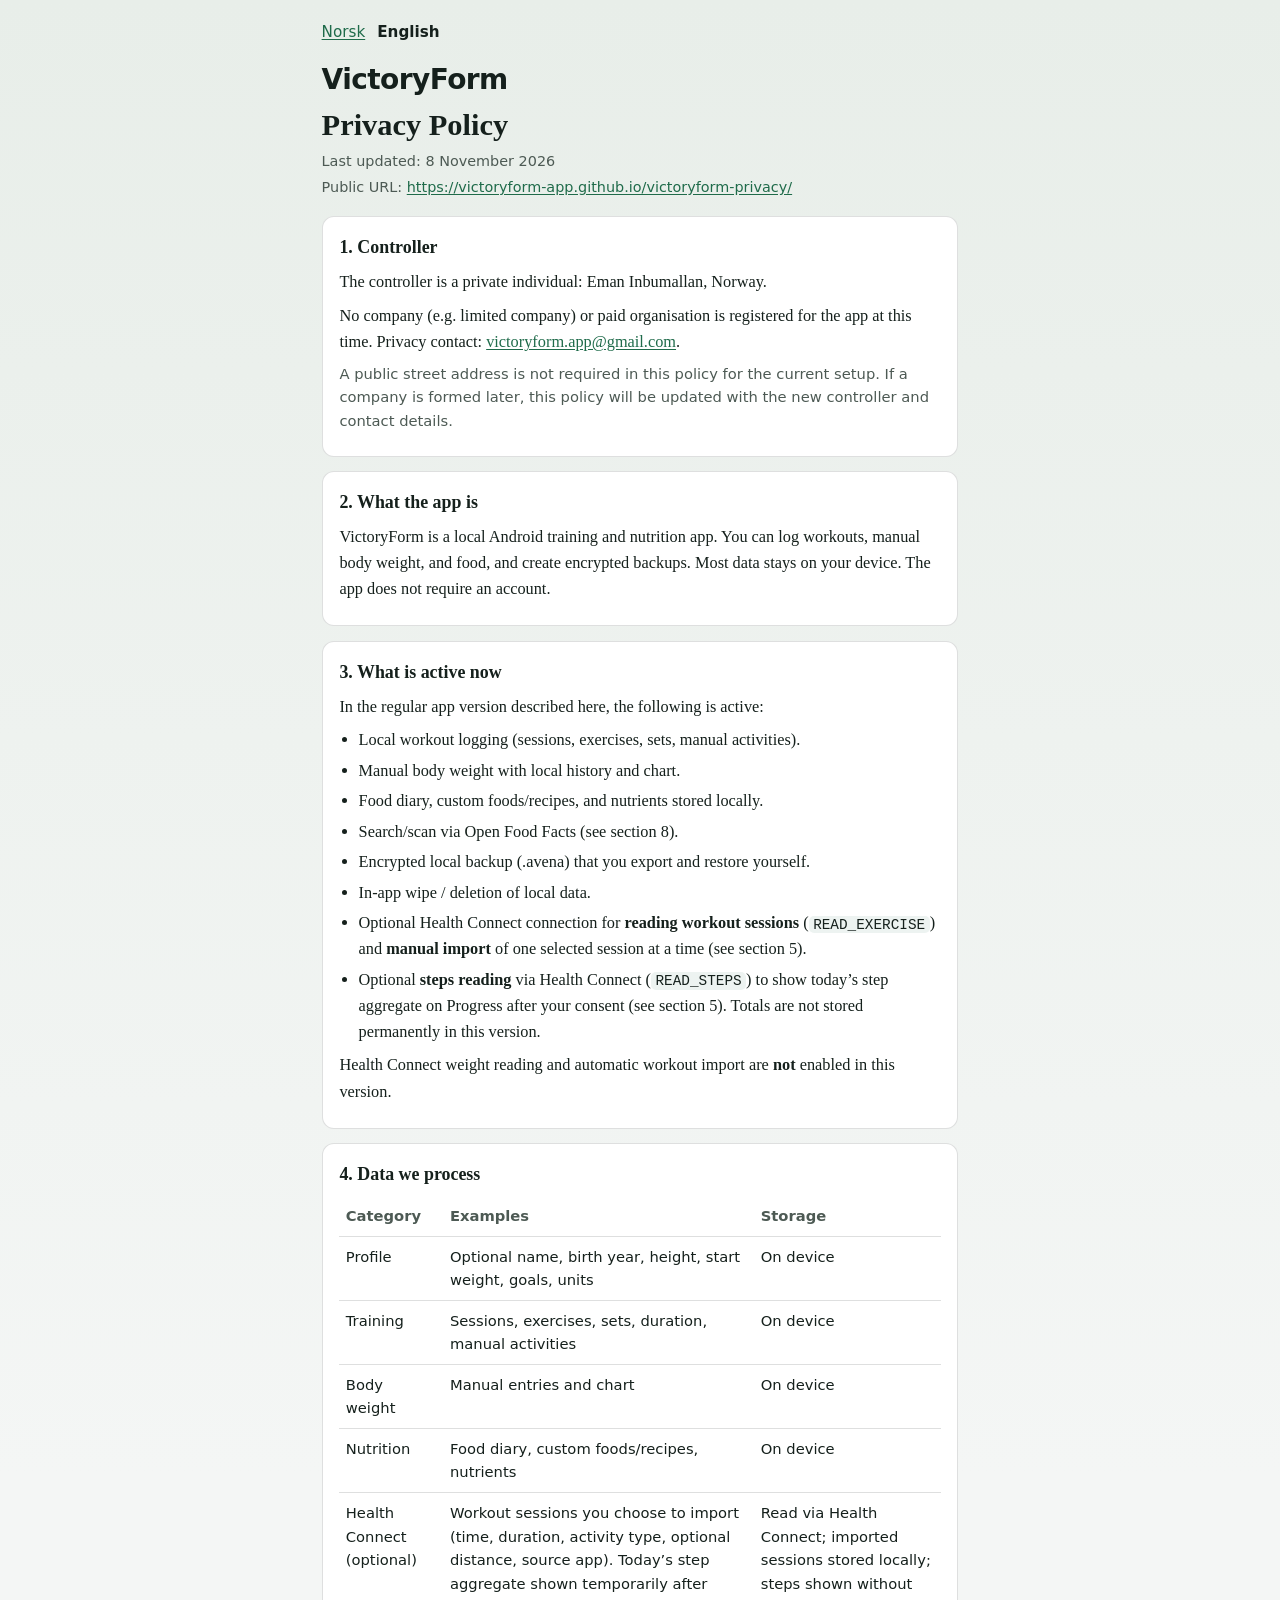
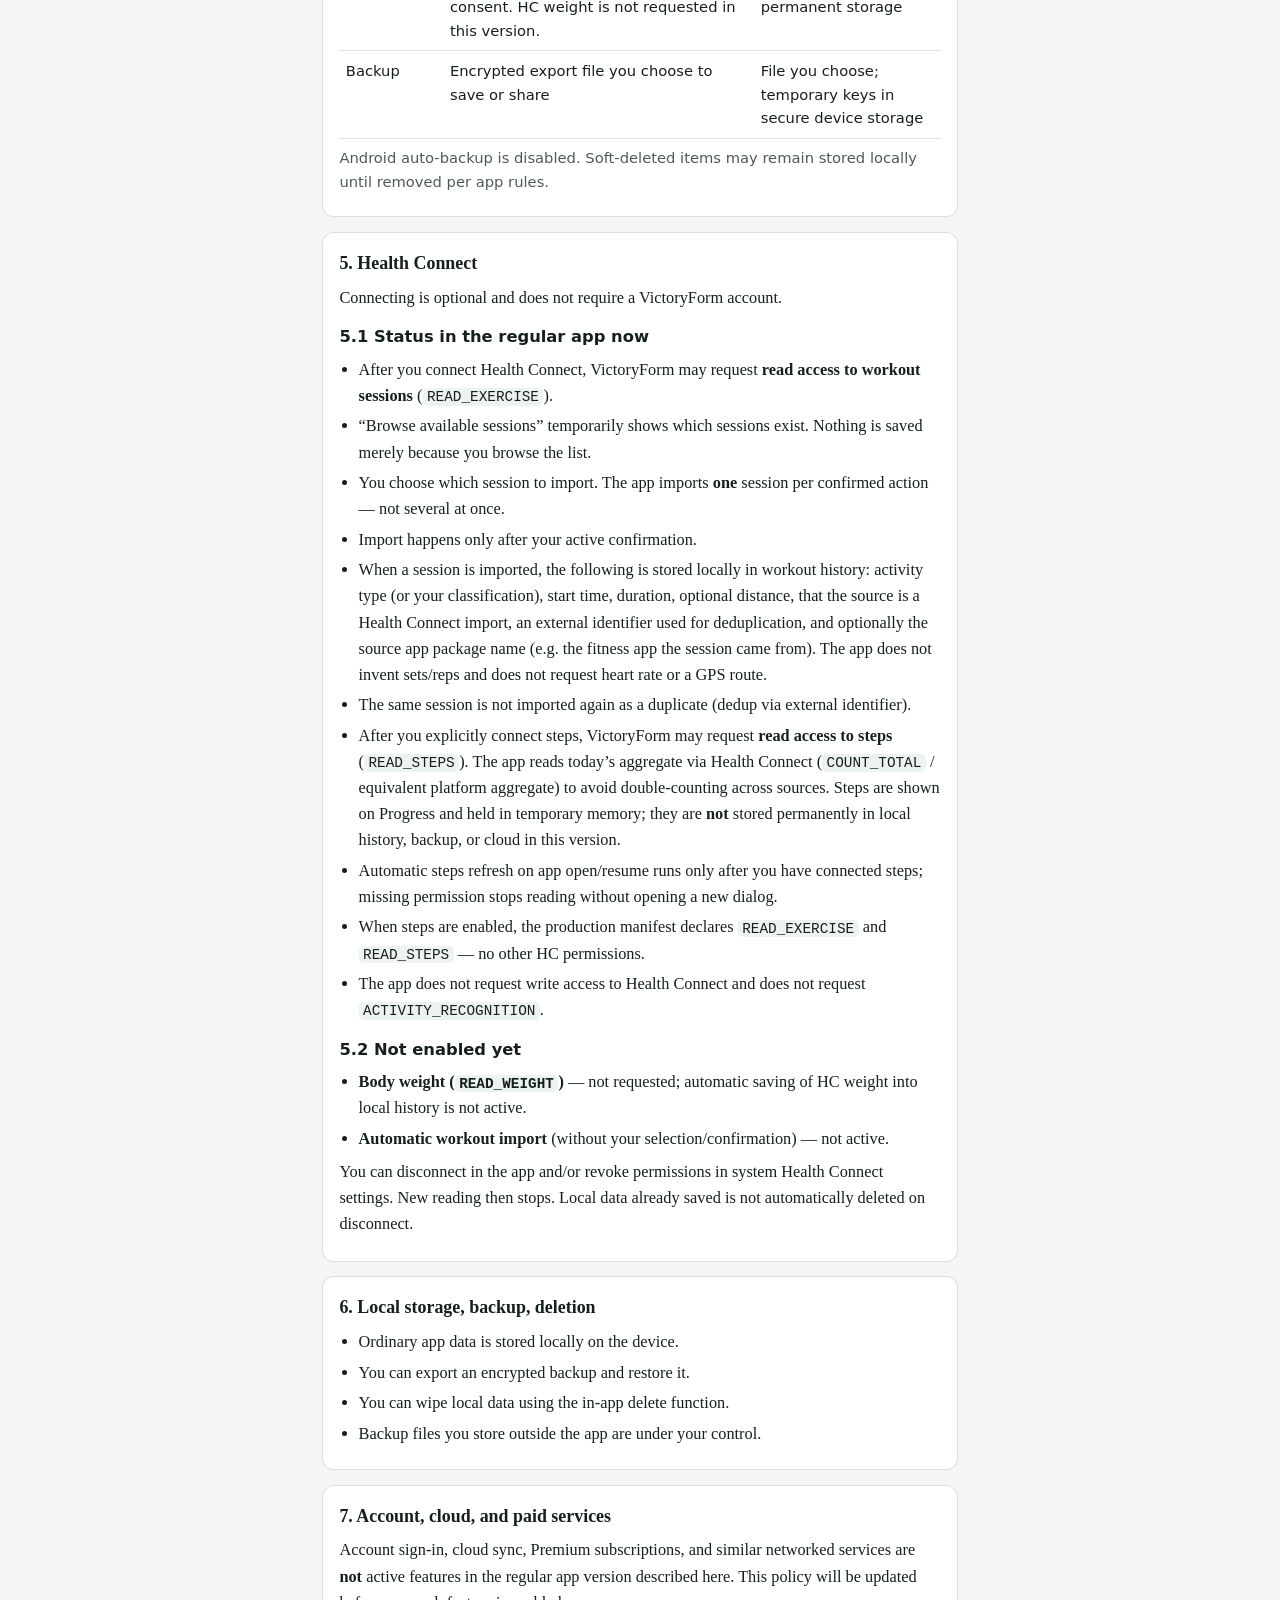
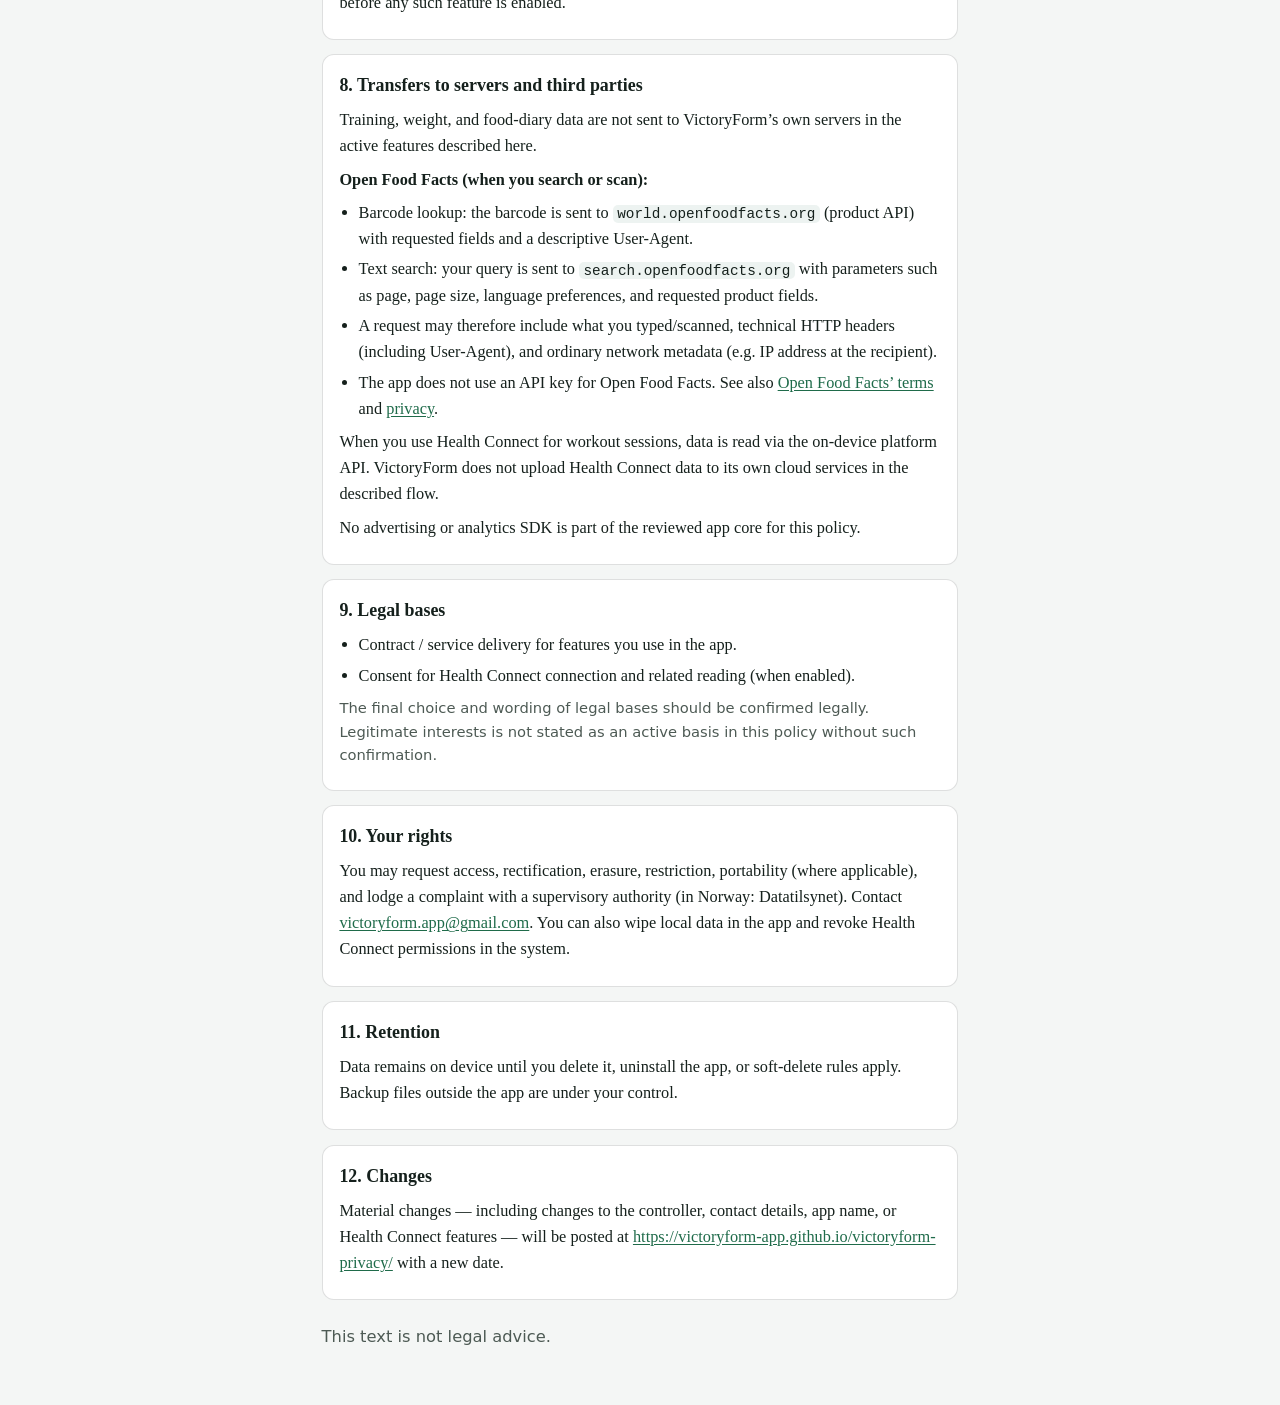
==== commit 8441fdf3: "Add files via upload" ====
--- a/en.html
+++ b/en.html
@@ -63,9 +63,12 @@
         <li>Optional Health Connect connection for <strong>reading workout sessions</strong>
           (<code>READ_EXERCISE</code>) and <strong>manual import</strong> of one selected session
           at a time (see section 5).</li>
-      </ul>
-      <p>
-        Steps reading, Health Connect weight reading, and automatic workout import are
+        <li>Optional <strong>steps reading</strong> via Health Connect (<code>READ_STEPS</code>) to
+          show today’s step aggregate on Progress after your consent (see section 5). Totals are
+          not stored permanently in this version.</li>
+      </ul>
+      <p>
+        Health Connect weight reading and automatic workout import are
         <strong>not</strong> enabled in this version.
       </p>
     </section>
@@ -101,8 +104,9 @@
             <tr>
               <td>Health Connect (optional)</td>
               <td>Workout sessions you choose to import (time, duration, activity type,
-                optional distance, source app). Steps and HC weight are not requested in this version.</td>
-              <td>Read via Health Connect; imported sessions stored locally in workout history</td>
+                optional distance, source app). Today’s step aggregate shown temporarily after consent.
+                HC weight is not requested in this version.</td>
+              <td>Read via Health Connect; imported sessions stored locally; steps shown without permanent storage</td>
             </tr>
             <tr>
               <td>Backup</td>
@@ -138,14 +142,22 @@
           the session came from). The app does not invent sets/reps and does not request
           heart rate or a GPS route.</li>
         <li>The same session is not imported again as a duplicate (dedup via external identifier).</li>
-        <li>The production manifest currently declares only <code>READ_EXERCISE</code>.</li>
+        <li>After you explicitly connect steps, VictoryForm may request
+          <strong>read access to steps</strong> (<code>READ_STEPS</code>). The app reads
+          today’s aggregate via Health Connect (<code>COUNT_TOTAL</code> / equivalent platform
+          aggregate) to avoid double-counting across sources. Steps are shown on Progress and
+          held in temporary memory; they are <strong>not</strong> stored permanently in local
+          history, backup, or cloud in this version.</li>
+        <li>Automatic steps refresh on app open/resume runs only after you have connected
+          steps; missing permission stops reading without opening a new dialog.</li>
+        <li>When steps are enabled, the production manifest declares <code>READ_EXERCISE</code>
+          and <code>READ_STEPS</code> — no other HC permissions.</li>
         <li>The app does not request write access to Health Connect and does not request
           <code>ACTIVITY_RECOGNITION</code>.</li>
       </ul>
 
       <h3>5.2 Not enabled yet</h3>
       <ul>
-        <li><strong>Steps (<code>READ_STEPS</code>)</strong> — not requested in this version.</li>
         <li><strong>Body weight (<code>READ_WEIGHT</code>)</strong> — not requested; automatic saving
           of HC weight into local history is not active.</li>
         <li><strong>Automatic workout import</strong> (without your selection/confirmation) — not active.</li>
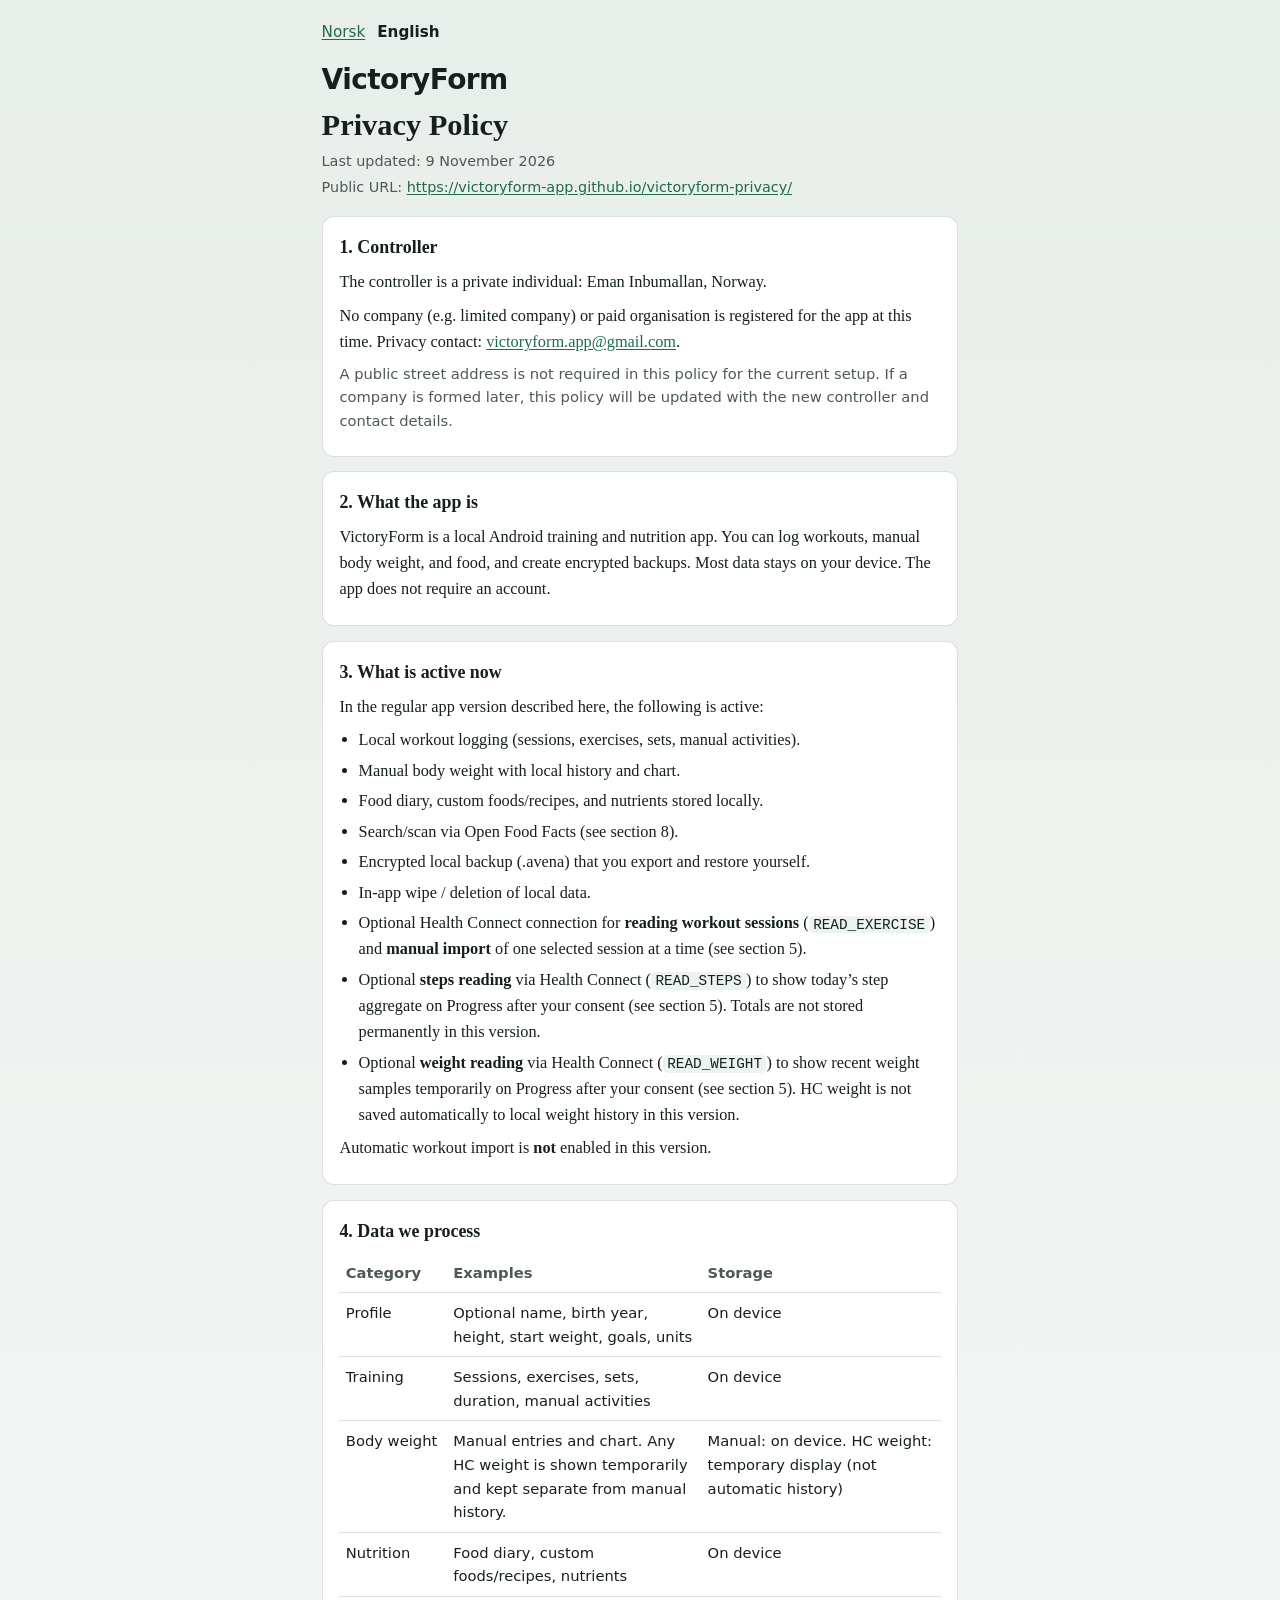
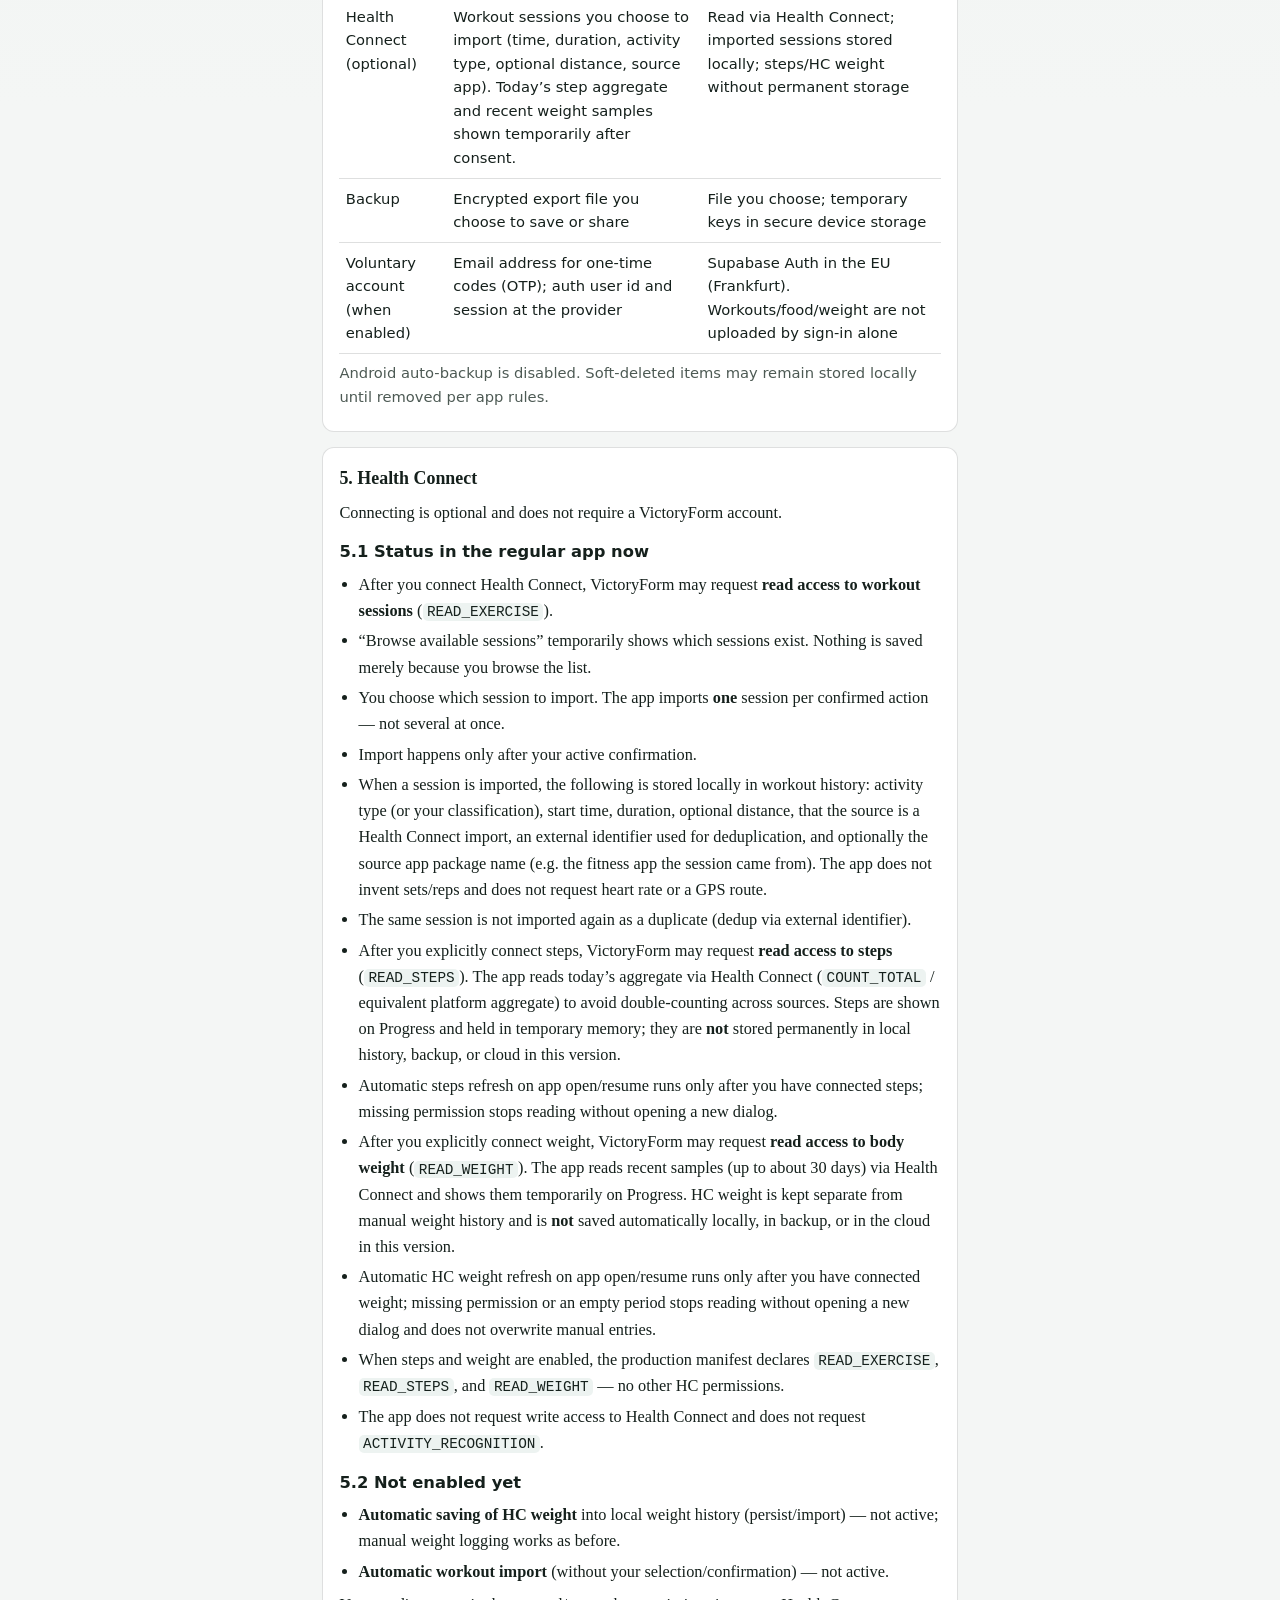
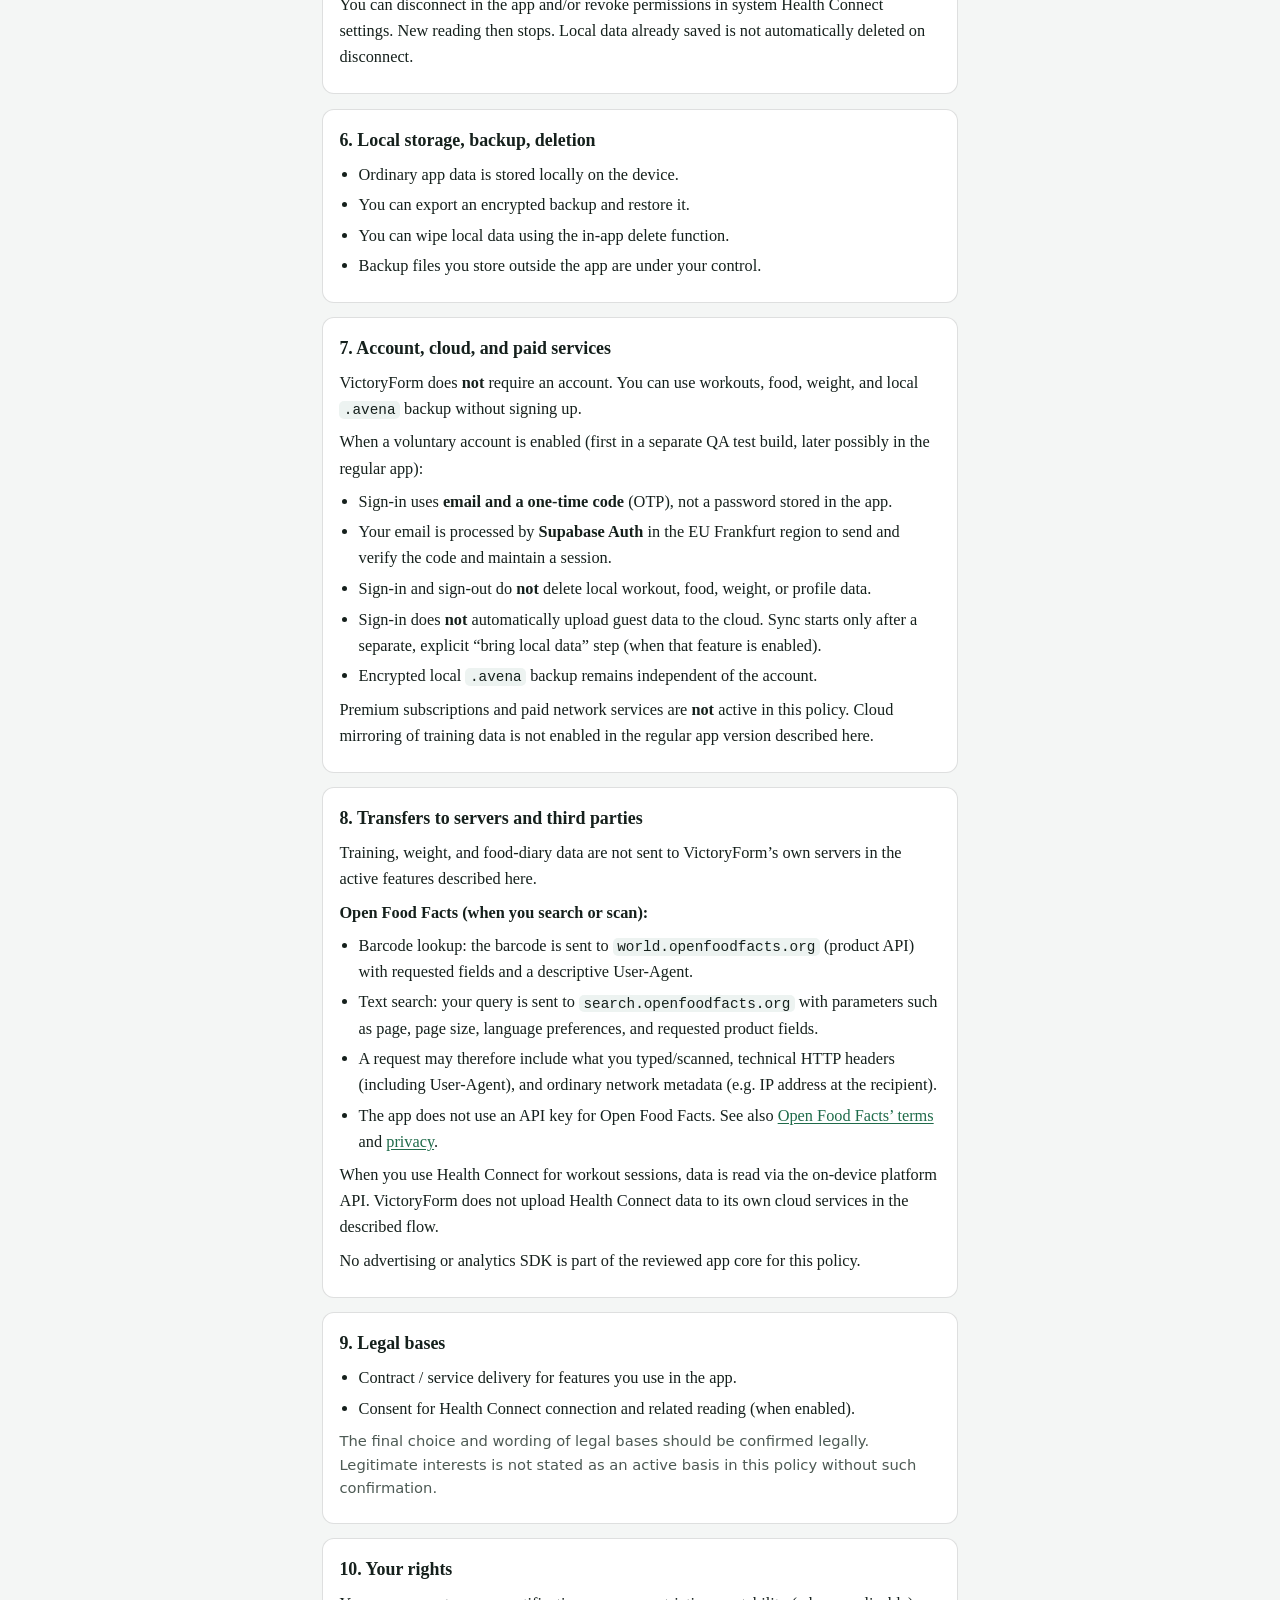
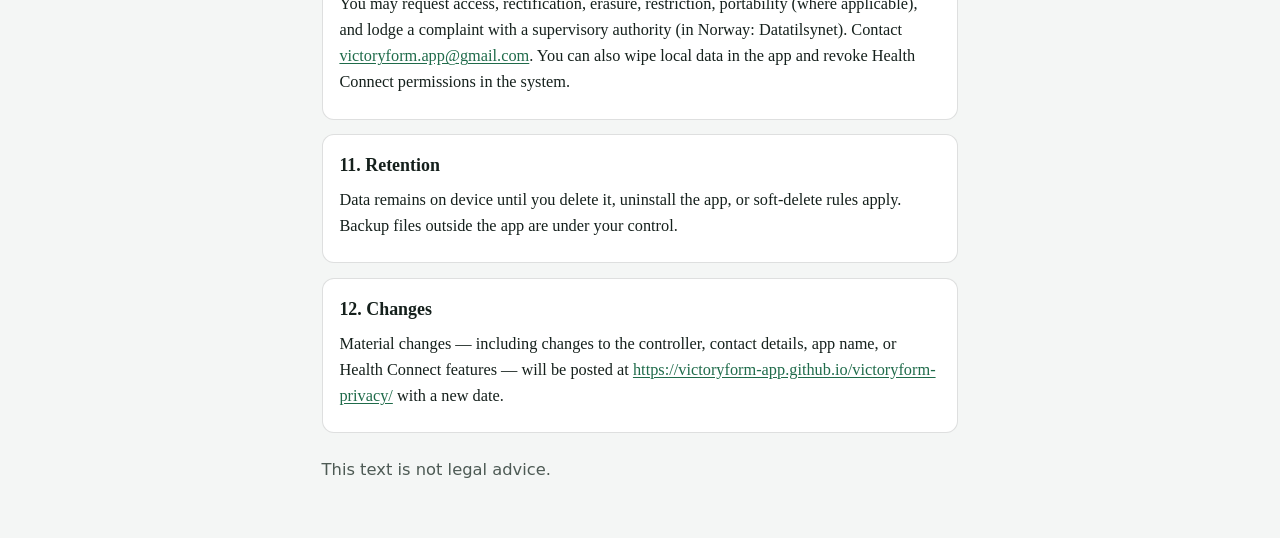
==== commit 89aade14: "Add files via upload" ====
--- a/en.html
+++ b/en.html
@@ -17,7 +17,7 @@
       </nav>
       <p class="brand">VictoryForm</p>
       <h1>Privacy Policy</h1>
-      <p class="meta">Last updated: 8 November 2026</p>
+      <p class="meta">Last updated: 9 November 2026</p>
       <p class="meta">Public URL:
         <a href="https://victoryform-app.github.io/victoryform-privacy/">https://victoryform-app.github.io/victoryform-privacy/</a>
       </p>
@@ -66,10 +66,12 @@
         <li>Optional <strong>steps reading</strong> via Health Connect (<code>READ_STEPS</code>) to
           show today’s step aggregate on Progress after your consent (see section 5). Totals are
           not stored permanently in this version.</li>
-      </ul>
-      <p>
-        Health Connect weight reading and automatic workout import are
-        <strong>not</strong> enabled in this version.
+        <li>Optional <strong>weight reading</strong> via Health Connect (<code>READ_WEIGHT</code>) to
+          show recent weight samples temporarily on Progress after your consent (see section 5).
+          HC weight is not saved automatically to local weight history in this version.</li>
+      </ul>
+      <p>
+        Automatic workout import is <strong>not</strong> enabled in this version.
       </p>
     </section>
 
@@ -93,8 +95,9 @@
             </tr>
             <tr>
               <td>Body weight</td>
-              <td>Manual entries and chart</td>
-              <td>On device</td>
+              <td>Manual entries and chart. Any HC weight is shown temporarily and kept
+                separate from manual history.</td>
+              <td>Manual: on device. HC weight: temporary display (not automatic history)</td>
             </tr>
             <tr>
               <td>Nutrition</td>
@@ -104,14 +107,19 @@
             <tr>
               <td>Health Connect (optional)</td>
               <td>Workout sessions you choose to import (time, duration, activity type,
-                optional distance, source app). Today’s step aggregate shown temporarily after consent.
-                HC weight is not requested in this version.</td>
-              <td>Read via Health Connect; imported sessions stored locally; steps shown without permanent storage</td>
+                optional distance, source app). Today’s step aggregate and recent weight samples
+                shown temporarily after consent.</td>
+              <td>Read via Health Connect; imported sessions stored locally; steps/HC weight without permanent storage</td>
             </tr>
             <tr>
               <td>Backup</td>
               <td>Encrypted export file you choose to save or share</td>
               <td>File you choose; temporary keys in secure device storage</td>
+            </tr>
+            <tr>
+              <td>Voluntary account (when enabled)</td>
+              <td>Email address for one-time codes (OTP); auth user id and session at the provider</td>
+              <td>Supabase Auth in the EU (Frankfurt). Workouts/food/weight are not uploaded by sign-in alone</td>
             </tr>
           </tbody>
         </table>
@@ -150,16 +158,26 @@
           history, backup, or cloud in this version.</li>
         <li>Automatic steps refresh on app open/resume runs only after you have connected
           steps; missing permission stops reading without opening a new dialog.</li>
-        <li>When steps are enabled, the production manifest declares <code>READ_EXERCISE</code>
-          and <code>READ_STEPS</code> — no other HC permissions.</li>
+        <li>After you explicitly connect weight, VictoryForm may request
+          <strong>read access to body weight</strong> (<code>READ_WEIGHT</code>). The app reads
+          recent samples (up to about 30 days) via Health Connect and shows them temporarily
+          on Progress. HC weight is kept separate from manual weight history and is
+          <strong>not</strong> saved automatically locally, in backup, or in the cloud in this
+          version.</li>
+        <li>Automatic HC weight refresh on app open/resume runs only after you have connected
+          weight; missing permission or an empty period stops reading without opening a new
+          dialog and does not overwrite manual entries.</li>
+        <li>When steps and weight are enabled, the production manifest declares
+          <code>READ_EXERCISE</code>, <code>READ_STEPS</code>, and <code>READ_WEIGHT</code> —
+          no other HC permissions.</li>
         <li>The app does not request write access to Health Connect and does not request
           <code>ACTIVITY_RECOGNITION</code>.</li>
       </ul>
 
       <h3>5.2 Not enabled yet</h3>
       <ul>
-        <li><strong>Body weight (<code>READ_WEIGHT</code>)</strong> — not requested; automatic saving
-          of HC weight into local history is not active.</li>
+        <li><strong>Automatic saving of HC weight</strong> into local weight history
+          (persist/import) — not active; manual weight logging works as before.</li>
         <li><strong>Automatic workout import</strong> (without your selection/confirmation) — not active.</li>
       </ul>
       <p>
@@ -181,9 +199,25 @@
     <section class="card" aria-labelledby="h-account">
       <h2 id="h-account">7. Account, cloud, and paid services</h2>
       <p>
-        Account sign-in, cloud sync, Premium subscriptions, and similar networked services are
-        <strong>not</strong> active features in the regular app version described here.
-        This policy will be updated before any such feature is enabled.
+        VictoryForm does <strong>not</strong> require an account. You can use workouts, food, weight,
+        and local <code>.avena</code> backup without signing up.
+      </p>
+      <p>
+        When a voluntary account is enabled (first in a separate QA test build, later possibly in the
+        regular app):
+      </p>
+      <ul>
+        <li>Sign-in uses <strong>email and a one-time code</strong> (OTP), not a password stored in the app.</li>
+        <li>Your email is processed by <strong>Supabase Auth</strong> in the EU Frankfurt region to send
+          and verify the code and maintain a session.</li>
+        <li>Sign-in and sign-out do <strong>not</strong> delete local workout, food, weight, or profile data.</li>
+        <li>Sign-in does <strong>not</strong> automatically upload guest data to the cloud. Sync starts only
+          after a separate, explicit “bring local data” step (when that feature is enabled).</li>
+        <li>Encrypted local <code>.avena</code> backup remains independent of the account.</li>
+      </ul>
+      <p>
+        Premium subscriptions and paid network services are <strong>not</strong> active in this policy.
+        Cloud mirroring of training data is not enabled in the regular app version described here.
       </p>
     </section>
 
